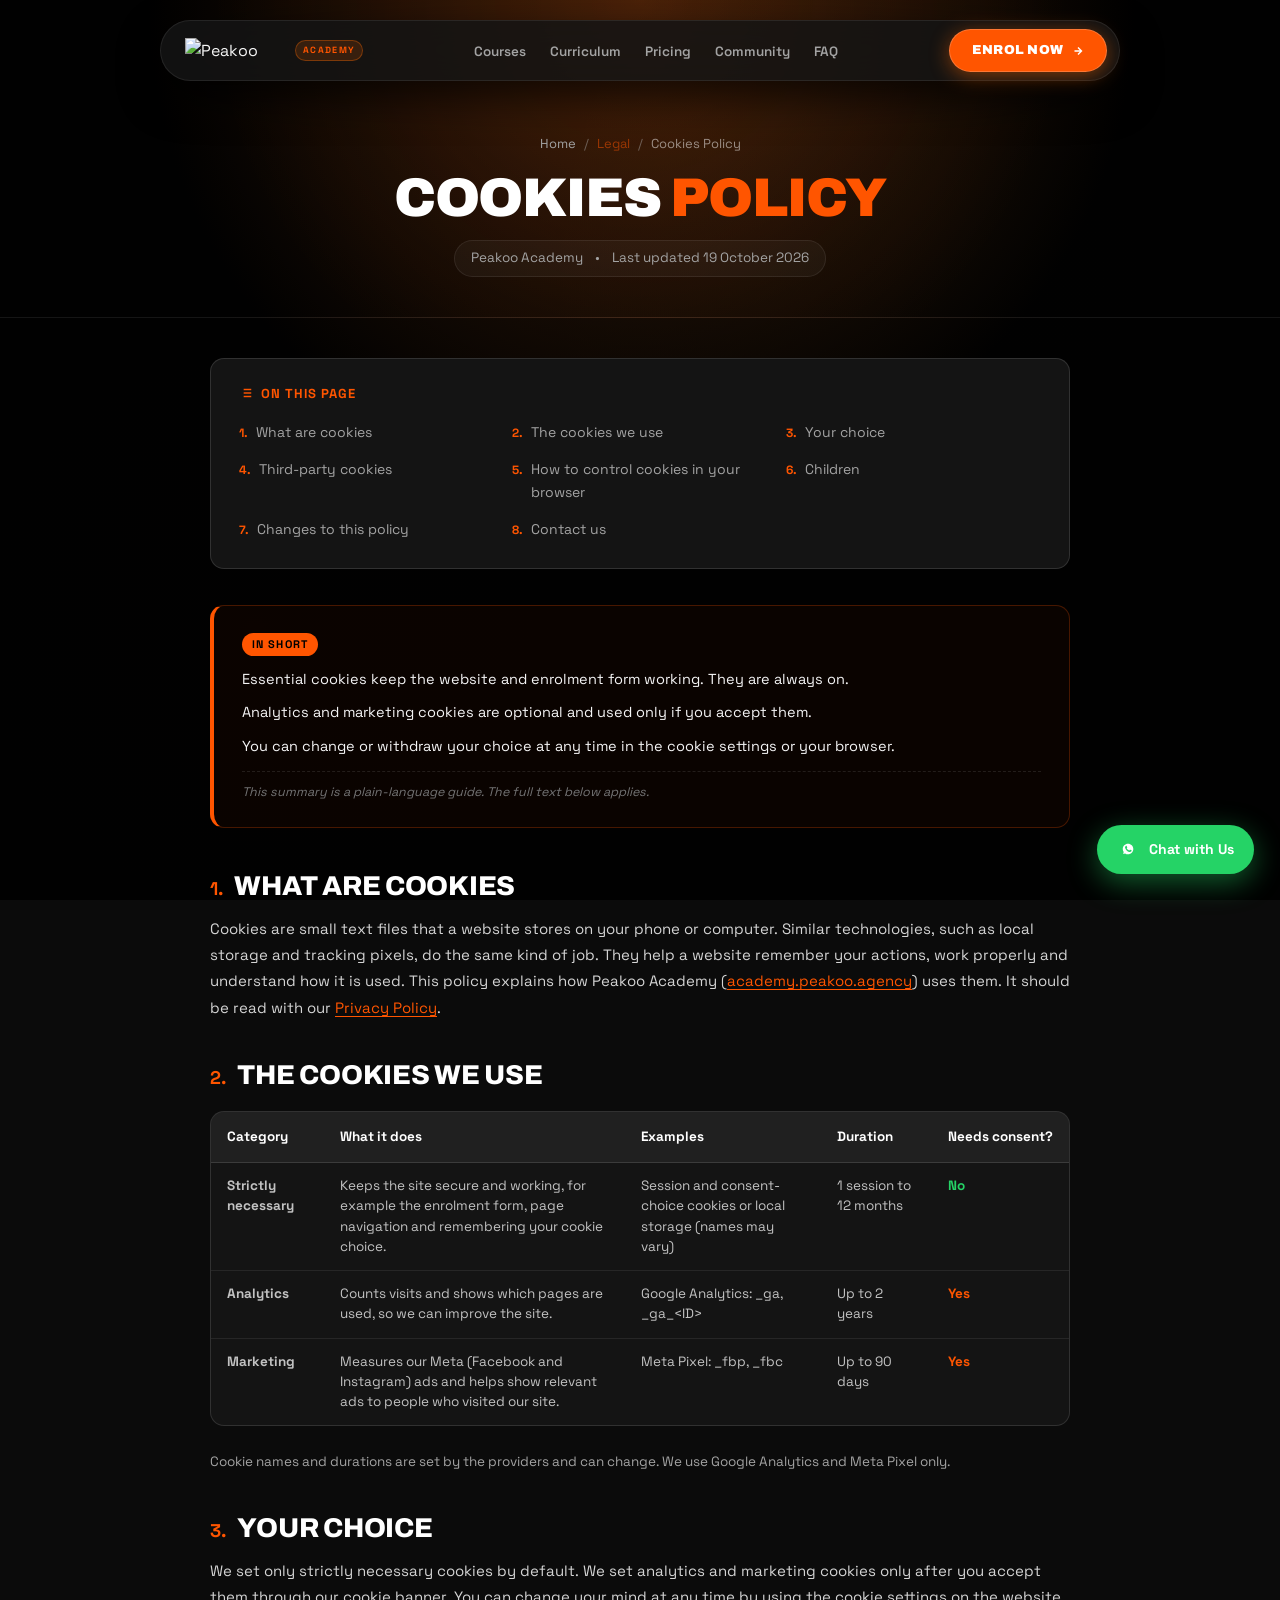
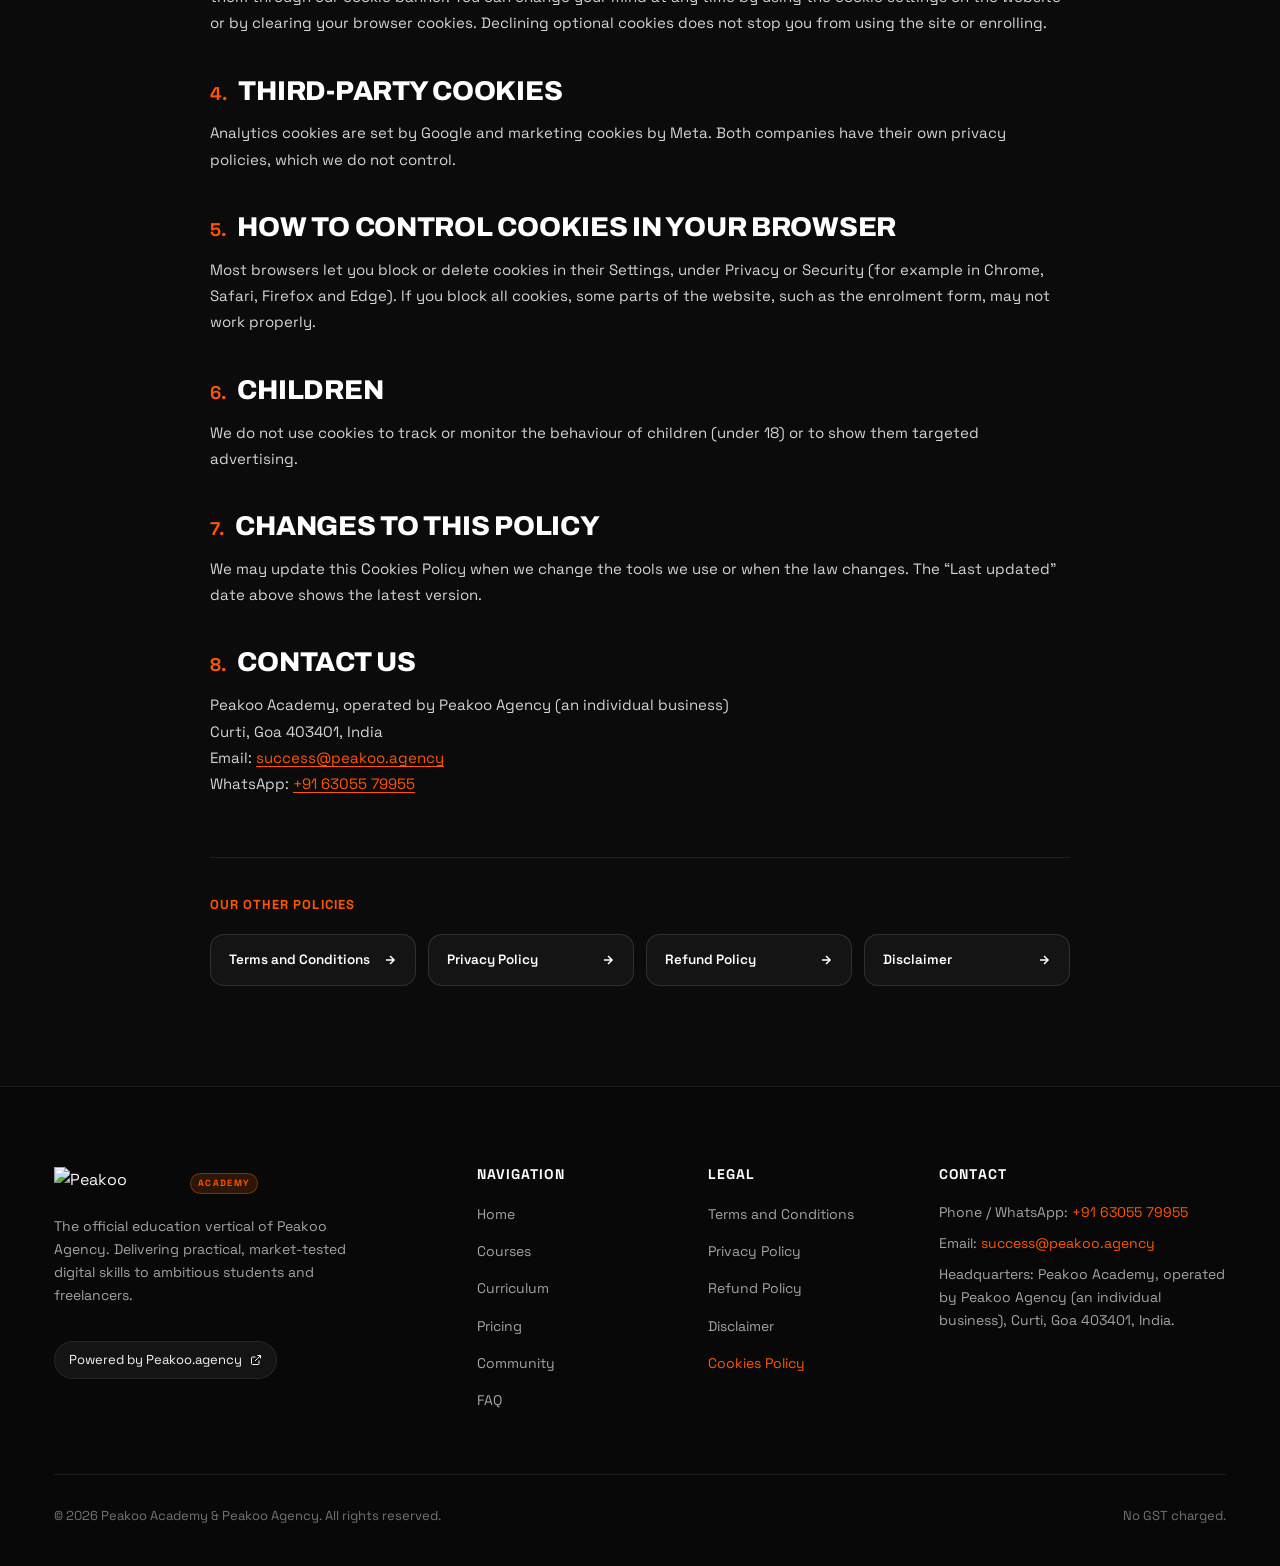
==== cookies-policy.html @ 26cfe2e3 "Updated Final demo ready" ====
<!DOCTYPE html>
<html lang="en">

<head>
  <meta charset="UTF-8">
  <meta name="viewport" content="width=device-width, initial-scale=1.0, minimum-scale=1.0">
  <title>Cookies Policy — Peakoo Academy</title>
  <meta name="description"
    content="Understand how Peakoo Academy uses essential, analytics, and marketing cookies, and how you can manage your preferences.">
  <meta name="robots" content="index, follow">

  <!-- Open Graph -->
  <meta property="og:type" content="website">
  <meta property="og:url" content="https://academy.peakoo.agency/cookies-policy.html">
  <meta property="og:title" content="Cookies Policy — Peakoo Academy">
  <meta property="og:description"
    content="Learn how Peakoo Academy uses cookies and how you can control your preferences.">

  <!-- Favicon -->
  <link rel="icon" type="image/webp" href="assets/cropped-peakoo-icon-white-512.webp">
  <link rel="apple-touch-icon" href="assets/cropped-peakoo-icon-white-512.webp">

  <!-- Google Fonts for Peakoo Typography -->
  <link rel="preconnect" href="https://fonts.googleapis.com">
  <link rel="preconnect" href="https://fonts.gstatic.com" crossorigin>
  <link
    href="https://fonts.googleapis.com/css2?family=Archivo:wght@700;800;900&family=Playfair+Display:ital,wght@0,600;0,700;1,500;1,600;1,700&family=Space+Grotesk:wght@400;500;600;700&display=swap"
    rel="stylesheet">

  <!-- Stylesheet -->
  <link rel="stylesheet" href="css/style.css?v=4.0">
</head>

<body>

  <!-- ==========================================================================
       FLOATING PILL NAVBAR
       ========================================================================== -->
  <div class="floating-navbar-wrap">
    <header class="floating-navbar" id="floatingNavbar">

      <!-- Brand Logo -->
      <a href="index.html#hero" class="nav-brand-link" aria-label="Peakoo Academy">
        <img src="assets/logo-peakoo-white.webp" alt="Peakoo" class="nav-brand-logo-img" width="100" height="25">
        <span class="nav-brand-tag">ACADEMY</span>
      </a>

      <!-- Center Pill Links -->
      <nav aria-label="Main Navigation">
        <ul class="nav-menu-links">
          <li><a href="courses.html" class="nav-menu-link">Courses</a></li>
          <li><a href="index.html#curriculum" class="nav-menu-link">Curriculum</a></li>
          <li><a href="pricing.html" class="nav-menu-link">Pricing</a></li>
          <li><a href="index.html#community" class="nav-menu-link">Community</a></li>
          <li><a href="index.html#faq" class="nav-menu-link">FAQ</a></li>
        </ul>
      </nav>

      <!-- Right Enrol CTA Button -->
      <div class="nav-actions-group">
        <a href="#enrol" class="btn-nav-join" data-enrol-trigger data-course="Live Masterclass (₹99)"
          data-tier="Masterclass">
          <span>Enrol Now</span>
          <svg width="12" height="12" viewBox="0 0 24 24" fill="none" stroke="currentColor" stroke-width="2.8">
            <path d="M5 12h14M12 5l7 7-7 7" />
          </svg>
        </a>

        <!-- Hamburger for Mobile -->
        <button class="mobile-hamburger" id="mobileMenuBtn" aria-label="Open Navigation">
          <span></span>
          <span></span>
          <span></span>
        </button>
      </div>

    </header>
  </div>

  <!-- Mobile Drawer Overlay -->
  <div class="modal-screen-overlay" id="mobileDrawerWrap" style="z-index: 1050; padding: 0;">
    <div class="mobile-drawer-box">
      <div>
        <div class="mobile-drawer-header">
          <a href="index.html#hero" class="nav-brand-link" style="text-decoration: none;">
            <img src="assets/logo-peakoo-white.webp" alt="Peakoo" class="nav-brand-logo-img" width="108" height="27">
            <span class="nav-brand-tag">ACADEMY</span>
          </a>
          <button class="mobile-drawer-close-btn" id="mobileDrawerCloseBtn" aria-label="Close menu">&times;</button>
        </div>
        <ul class="mobile-drawer-nav-list">
          <li><a href="courses.html" class="mobile-menu-link">Courses</a></li>
          <li><a href="index.html#curriculum" class="mobile-menu-link">Curriculum</a></li>
          <li><a href="pricing.html" class="mobile-menu-link">Pricing</a></li>
          <li><a href="index.html#community" class="mobile-menu-link">Community</a></li>
          <li><a href="index.html#mentors" class="mobile-menu-link">Mentors</a></li>
          <li><a href="index.html#faq" class="mobile-menu-link">FAQ</a></li>
        </ul>
      </div>
      <div class="mobile-drawer-footer">
        <a href="#enrol" class="btn-hero-primary" style="width: 100%; justify-content: center;"
          data-enrol-trigger data-course="Live Masterclass (₹99)" data-tier="Masterclass">Enrol Now</a>
        <a href="https://wa.me/916305579955?text=Hi%20Peakoo%20Academy%2C%20I%20have%20a%20question"
          target="_blank" rel="noopener" class="btn-hero-secondary"
          style="width: 100%; justify-content: center; background:#25D366; border-color:#25D366;">WhatsApp Us</a>
      </div>
    </div>
  </div>

  <!-- ==========================================================================
       HEADER SECTION
       ========================================================================== -->
  <section class="legal-header-section">
    <div class="container">
      <div class="legal-breadcrumb">
        <a href="index.html">Home</a>
        <span>/</span>
        <span style="color: var(--color-orange);">Legal</span>
        <span>/</span>
        <span style="color: var(--text-white);">Cookies Policy</span>
      </div>
      <h1 class="legal-title">Cookies <span class="text-orange">Policy</span></h1>
      <div class="legal-meta-row">
        <span>Peakoo Academy</span>
        <span>&bull;</span>
        <span>Last updated 19 October 2026</span>
      </div>
    </div>
  </section>

  <!-- ==========================================================================
       MAIN LEGAL CONTENT
       ========================================================================== -->
  <main class="legal-container">

    <!-- Table of Contents -->
    <nav class="legal-toc-box" aria-label="Table of Contents">
      <div class="legal-toc-title">
        <svg width="14" height="14" viewBox="0 0 24 24" fill="none" stroke="currentColor" stroke-width="2.5">
          <line x1="8" y1="6" x2="21" y2="6"></line>
          <line x1="8" y1="12" x2="21" y2="12"></line>
          <line x1="8" y1="18" x2="21" y2="18"></line>
          <line x1="3" y1="6" x2="3.01" y2="6"></line>
          <line x1="3" y1="12" x2="3.01" y2="12"></line>
          <line x1="3" y1="18" x2="3.01" y2="18"></line>
        </svg>
        <span>On this page</span>
      </div>
      <ul class="legal-toc-grid">
        <li><a href="#what-are-cookies" class="legal-toc-link"><span class="num">1.</span> What are cookies</a></li>
        <li><a href="#cookies-we-use" class="legal-toc-link"><span class="num">2.</span> The cookies we use</a></li>
        <li><a href="#your-choice" class="legal-toc-link"><span class="num">3.</span> Your choice</a></li>
        <li><a href="#third-party-cookies" class="legal-toc-link"><span class="num">4.</span> Third-party cookies</a></li>
        <li><a href="#control-cookies" class="legal-toc-link"><span class="num">5.</span> How to control cookies in your browser</a></li>
        <li><a href="#children" class="legal-toc-link"><span class="num">6.</span> Children</a></li>
        <li><a href="#changes-to-policy" class="legal-toc-link"><span class="num">7.</span> Changes to this policy</a></li>
        <li><a href="#contact-us" class="legal-toc-link"><span class="num">8.</span> Contact us</a></li>
      </ul>
    </nav>

    <!-- In Short Summary Box -->
    <div class="legal-in-short">
      <span class="legal-in-short-tag">In Short</span>
      <p class="legal-in-short-text">Essential cookies keep the website and enrolment form working. They are always on.</p>
      <p class="legal-in-short-text">Analytics and marketing cookies are optional and used only if you accept them.</p>
      <p class="legal-in-short-text">You can change or withdraw your choice at any time in the cookie settings or your browser.</p>
      <div class="legal-in-short-disclaimer">This summary is a plain-language guide. The full text below applies.</div>
    </div>

    <!-- Section 1 -->
    <section class="legal-article-section" id="what-are-cookies">
      <h2 class="legal-section-heading">
        <span class="legal-heading-num">1.</span>
        <span>What are cookies</span>
      </h2>
      <p>
        Cookies are small text files that a website stores on your phone or computer. Similar technologies, such as local storage and tracking pixels, do the same kind of job. They help a website remember your actions, work properly and understand how it is used. This policy explains how Peakoo Academy (<a href="https://academy.peakoo.agency/" target="_blank" rel="noopener">academy.peakoo.agency</a>) uses them. It should be read with our <a href="privacy-policy.html">Privacy Policy</a>.
      </p>
    </section>

    <!-- Section 2 -->
    <section class="legal-article-section" id="cookies-we-use">
      <h2 class="legal-section-heading">
        <span class="legal-heading-num">2.</span>
        <span>The cookies we use</span>
      </h2>
      
      <div class="legal-table-wrap">
        <table class="legal-table">
          <thead>
            <tr>
              <th>Category</th>
              <th>What it does</th>
              <th>Examples</th>
              <th>Duration</th>
              <th>Needs consent?</th>
            </tr>
          </thead>
          <tbody>
            <tr>
              <td><strong>Strictly necessary</strong></td>
              <td>Keeps the site secure and working, for example the enrolment form, page navigation and remembering your cookie choice.</td>
              <td>Session and consent-choice cookies or local storage (names may vary)</td>
              <td>1 session to 12 months</td>
              <td><span style="color: var(--color-green); font-weight: 700;">No</span></td>
            </tr>
            <tr>
              <td><strong>Analytics</strong></td>
              <td>Counts visits and shows which pages are used, so we can improve the site.</td>
              <td>Google Analytics: _ga, _ga_&lt;ID&gt;</td>
              <td>Up to 2 years</td>
              <td><span style="color: var(--color-orange); font-weight: 700;">Yes</span></td>
            </tr>
            <tr>
              <td><strong>Marketing</strong></td>
              <td>Measures our Meta (Facebook and Instagram) ads and helps show relevant ads to people who visited our site.</td>
              <td>Meta Pixel: _fbp, _fbc</td>
              <td>Up to 90 days</td>
              <td><span style="color: var(--color-orange); font-weight: 700;">Yes</span></td>
            </tr>
          </tbody>
        </table>
      </div>

      <p style="font-size: 13.5px; color: var(--text-muted);">
        Cookie names and durations are set by the providers and can change. We use Google Analytics and Meta Pixel only.
      </p>
    </section>

    <!-- Section 3 -->
    <section class="legal-article-section" id="your-choice">
      <h2 class="legal-section-heading">
        <span class="legal-heading-num">3.</span>
        <span>Your choice</span>
      </h2>
      <p>
        We set only strictly necessary cookies by default. We set analytics and marketing cookies only after you accept them through our cookie banner. You can change your mind at any time by using the cookie settings on the website or by clearing your browser cookies. Declining optional cookies does not stop you from using the site or enrolling.
      </p>
    </section>

    <!-- Section 4 -->
    <section class="legal-article-section" id="third-party-cookies">
      <h2 class="legal-section-heading">
        <span class="legal-heading-num">4.</span>
        <span>Third-party cookies</span>
      </h2>
      <p>
        Analytics cookies are set by Google and marketing cookies by Meta. Both companies have their own privacy policies, which we do not control.
      </p>
    </section>

    <!-- Section 5 -->
    <section class="legal-article-section" id="control-cookies">
      <h2 class="legal-section-heading">
        <span class="legal-heading-num">5.</span>
        <span>How to control cookies in your browser</span>
      </h2>
      <p>
        Most browsers let you block or delete cookies in their Settings, under Privacy or Security (for example in Chrome, Safari, Firefox and Edge). If you block all cookies, some parts of the website, such as the enrolment form, may not work properly.
      </p>
    </section>

    <!-- Section 6 -->
    <section class="legal-article-section" id="children">
      <h2 class="legal-section-heading">
        <span class="legal-heading-num">6.</span>
        <span>Children</span>
      </h2>
      <p>
        We do not use cookies to track or monitor the behaviour of children (under 18) or to show them targeted advertising.
      </p>
    </section>

    <!-- Section 7 -->
    <section class="legal-article-section" id="changes-to-policy">
      <h2 class="legal-section-heading">
        <span class="legal-heading-num">7.</span>
        <span>Changes to this policy</span>
      </h2>
      <p>
        We may update this Cookies Policy when we change the tools we use or when the law changes. The “Last updated” date above shows the latest version.
      </p>
    </section>

    <!-- Section 8 -->
    <section class="legal-article-section" id="contact-us">
      <h2 class="legal-section-heading">
        <span class="legal-heading-num">8.</span>
        <span>Contact us</span>
      </h2>
      <p>
        Peakoo Academy, operated by Peakoo Agency (an individual business)<br>
        Curti, Goa 403401, India<br>
        Email: <a href="mailto:success@peakoo.agency">success@peakoo.agency</a><br>
        WhatsApp: <a href="https://wa.me/916305579955" target="_blank" rel="noopener">+91 63055 79955</a>
      </p>
    </section>

    <!-- Other Policies Cross-Navigation -->
    <div class="legal-cross-nav">
      <div class="legal-cross-title">Our other policies</div>
      <div class="legal-cross-grid">
        <a href="terms-and-conditions.html" class="legal-cross-card">
          <span>Terms and Conditions</span>
          <svg width="14" height="14" viewBox="0 0 24 24" fill="none" stroke="currentColor" stroke-width="2.5">
            <path d="M5 12h14M12 5l7 7-7 7" />
          </svg>
        </a>
        <a href="privacy-policy.html" class="legal-cross-card">
          <span>Privacy Policy</span>
          <svg width="14" height="14" viewBox="0 0 24 24" fill="none" stroke="currentColor" stroke-width="2.5">
            <path d="M5 12h14M12 5l7 7-7 7" />
          </svg>
        </a>
        <a href="refund-policy.html" class="legal-cross-card">
          <span>Refund Policy</span>
          <svg width="14" height="14" viewBox="0 0 24 24" fill="none" stroke="currentColor" stroke-width="2.5">
            <path d="M5 12h14M12 5l7 7-7 7" />
          </svg>
        </a>
        <a href="disclaimer.html" class="legal-cross-card">
          <span>Disclaimer</span>
          <svg width="14" height="14" viewBox="0 0 24 24" fill="none" stroke="currentColor" stroke-width="2.5">
            <path d="M5 12h14M12 5l7 7-7 7" />
          </svg>
        </a>
      </div>
    </div>

  </main>

  <!-- ==========================================================================
       FOOTER
       ========================================================================== -->
  <footer class="footer-wrap">
    <div class="container">
      <div class="footer-columns-grid">

        <div>
          <div style="display: flex; align-items: center; gap: 8px; margin-bottom: 16px;">
            <img src="assets/logo-peakoo-white.webp" alt="Peakoo" class="footer-brand-logo-img" width="124" height="31">
            <span class="nav-brand-tag">ACADEMY</span>
          </div>
          <p style="font-size: 14px; color: var(--text-muted); margin: 16px 0 18px; max-width: 320px;">
            The official education vertical of Peakoo Agency. Delivering practical, market-tested digital skills to
            ambitious students and freelancers.
          </p>
          <a href="https://peakoo.agency" target="_blank" rel="noopener" class="footer-agency-link">
            <span>Powered by Peakoo.agency</span>
            <svg width="12" height="12" viewBox="0 0 24 24" fill="none" stroke="currentColor" stroke-width="2">
              <path d="M18 13v6a2 2 0 0 1-2 2H5a2 2 0 0 1-2-2V8a2 2 0 0 1 2-2h6" />
              <polyline points="15 3 21 3 21 9" />
              <line x1="10" y1="14" x2="21" y2="3" />
            </svg>
          </a>
        </div>

        <div>
          <h4 class="footer-col-title">Navigation</h4>
          <ul class="footer-links-group">
            <li><a href="index.html" class="footer-nav-item">Home</a></li>
            <li><a href="courses.html" class="footer-nav-item">Courses</a></li>
            <li><a href="index.html#curriculum" class="footer-nav-item">Curriculum</a></li>
            <li><a href="pricing.html" class="footer-nav-item">Pricing</a></li>
            <li><a href="index.html#community" class="footer-nav-item">Community</a></li>
            <li><a href="index.html#faq" class="footer-nav-item">FAQ</a></li>
          </ul>
        </div>

        <div>
          <h4 class="footer-col-title">Legal</h4>
          <ul class="footer-links-group">
            <li><a href="terms-and-conditions.html" class="footer-nav-item">Terms and Conditions</a></li>
            <li><a href="privacy-policy.html" class="footer-nav-item">Privacy Policy</a></li>
            <li><a href="refund-policy.html" class="footer-nav-item">Refund Policy</a></li>
            <li><a href="disclaimer.html" class="footer-nav-item">Disclaimer</a></li>
            <li><a href="cookies-policy.html" class="footer-nav-item" style="color: var(--color-orange);">Cookies Policy</a></li>
          </ul>
        </div>

        <div>
          <h4 class="footer-col-title">Contact</h4>
          <p style="font-size: 14px; color: var(--text-muted); margin-bottom: 8px;">
            Phone / WhatsApp: <a href="https://wa.me/916305579955" target="_blank" rel="noopener" style="color: var(--color-orange);">+91 63055 79955</a>
          </p>
          <p style="font-size: 14px; color: var(--text-muted); margin-bottom: 8px;">
            Email: <a href="mailto:success@peakoo.agency" style="color: var(--color-orange);">success@peakoo.agency</a>
          </p>
          <p style="font-size: 14px; color: var(--text-muted);">
            Headquarters: Peakoo Academy, operated by Peakoo Agency (an individual business), Curti, Goa 403401, India.
          </p>
        </div>

      </div>

      <div class="footer-bottom-bar">
        <div>&copy; 2026 Peakoo Academy &amp; Peakoo Agency. All rights reserved.</div>
        <div style="font-size: 13px; color: var(--text-dim);">No GST charged.</div>
      </div>
    </div>
  </footer>

  <!-- ==========================================================================
       FLOATING WHATSAPP PILL
       ========================================================================== -->
  <a href="https://wa.me/916305579955?text=Hi%20Peakoo%20Academy%2C%20I%20have%20a%20question%20about%20your%20policies"
    target="_blank" rel="noopener" class="floating-whatsapp-pill" aria-label="WhatsApp">
    <svg viewBox="0 0 24 24" fill="currentColor">
      <path
        d="M12.031 6.172c-3.181 0-5.767 2.586-5.768 5.766-.001 1.298.38 2.27 1.019 3.287l-.582 2.128 2.182-.573c.978.58 1.911.928 3.145.929 3.178 0 5.767-2.587 5.768-5.766.001-3.187-2.575-5.771-5.764-5.771zm3.392 8.244c-.144.405-.837.774-1.17.824-.312.045-.634.073-1.042-.061-.83-.274-1.895-.87-2.671-1.646-.775-.776-1.371-1.841-1.646-2.671-.135-.408-.106-.73-.061-1.042.049-.333.418-1.026.823-1.17.153-.054.306-.081.458-.081.258 0 .426.046.541.319.144.341.488 1.19.532 1.279.044.089.073.193.015.31-.059.117-.089.19-.176.293-.088.103-.186.23-.266.309-.089.088-.182.185-.078.363.104.178.463.765.992 1.236.68.606 1.254.793 1.432.882.178.089.282.074.386-.045.104-.118.444-.518.562-.695.118-.178.237-.148.397-.089.16.059 1.018.48 1.194.568.176.088.293.133.337.208.044.075.044.433-.1 1.043z" />
    </svg>
    <span>Chat with Us</span>
  </a>

  <!-- ==========================================================================
       ENROLMENT MODAL
       ========================================================================== -->
  <div class="modal-screen-overlay" id="enrolModal" role="dialog" aria-modal="true">
    <div class="modal-card-container">
      <button class="modal-x-btn" aria-label="Close modal">&times;</button>

      <div style="margin-bottom: 22px;">
        <h3 style="font-size: 1.8rem; margin-bottom: 6px;">JOIN THE <span class="text-orange">COHORT</span></h3>
        <p style="font-size: 14px; color: var(--text-muted);">Reserve your seat for the upcoming live batch. Maximum 20 students per cohort.</p>
      </div>

      <form id="academyEnrolForm">
        <div class="input-field-group">
          <label class="input-label-text" for="studentName">Full Name</label>
          <input type="text" id="studentName" class="text-input-control" placeholder="e.g. Rahul Sharma" required>
        </div>

        <div class="input-field-group">
          <label class="input-label-text" for="studentPhone">WhatsApp Number</label>
          <input type="tel" id="studentPhone" class="text-input-control" placeholder="+91 98765 43210" required>
        </div>

        <div class="input-field-group">
          <label class="input-label-text" for="studentEmail">Email Address</label>
          <input type="email" id="studentEmail" class="text-input-control" placeholder="you@example.com" required>
        </div>

        <div class="input-field-group">
          <label class="input-label-text" for="courseSelection">Course / Offer Selection</label>
          <select id="courseSelection" class="select-input-control" required>
            <option value="Live Masterclass (₹99)" selected>Live Masterclass (₹99)</option>
            <option value="All 4 Courses Bundle">All 4 Courses Bundle (₹4,499)</option>
            <option value="Website Development &amp; Deployment">Website Development &amp; Deployment (₹2,499)</option>
            <option value="Meta Ads">Meta Ads (₹1,499)</option>
            <option value="Graphic Designing">Graphic Designing (₹999)</option>
            <option value="Google Business Profile Setup with AI">Google Business Profile Setup with AI (₹999)</option>
          </select>
        </div>

        <div class="input-field-group">
          <label class="input-label-text" for="slotSelection">Select Masterclass Slot</label>
          <select id="slotSelection" class="select-input-control" required>
            <option value="Sunday, 01 Nov 2026 • 7:00 PM IST" selected>Sunday, 01 Nov 2026 • 7:00 PM - 9:00 PM IST (Fast Filling - 4 Seats Left)</option>
            <option value="Sunday, 15 Nov 2026 • 7:00 PM IST">Sunday, 15 Nov 2026 • 7:00 PM - 9:00 PM IST</option>
            <option value="Saturday, 05 Dec 2026 • 7:00 PM IST">Saturday, 05 Dec 2026 • 7:00 PM - 9:00 PM IST</option>
            <option value="Saturday, 19 Dec 2026 • 7:00 PM IST">Saturday, 19 Dec 2026 • 7:00 PM - 9:00 PM IST</option>
          </select>
        </div>

        <button type="submit" class="btn-pricing-cta btn-pricing-primary" style="margin-top: 10px;">
          <span>Submit &amp; Reserve Seat</span>
          <svg width="14" height="14" viewBox="0 0 24 24" fill="none" stroke="currentColor" stroke-width="2.5">
            <path d="M5 12h14M12 5l7 7-7 7" />
          </svg>
        </button>

        <div style="font-size: 11px; color: var(--text-muted); margin-top: 12px; text-align: center; line-height: 1.5;">
          By submitting, you agree to our <a href="terms-and-conditions.html" style="color: var(--color-orange); text-decoration: underline;">Terms</a>, <a href="privacy-policy.html" style="color: var(--color-orange); text-decoration: underline;">Privacy Policy</a>, and <a href="refund-policy.html" style="color: var(--color-orange); text-decoration: underline;">Refund Policy</a>.
        </div>
      </form>

      <div id="formSuccessMessage" style="display: none; text-align: center; padding: 25px 10px;">
        <div
          style="width: 58px; height: 58px; border-radius: 50%; background: rgba(37, 211, 102, 0.15); color: #25D366; display: flex; align-items: center; justify-content: center; margin: 0 auto 16px;">
          <svg width="28" height="28" viewBox="0 0 24 24" fill="none" stroke="currentColor" stroke-width="3">
            <polyline points="20 6 9 17 4 12" />
          </svg>
        </div>
        <h3 style="font-size: 1.5rem; margin-bottom: 8px;">ENROLMENT <span class="text-orange">RECEIVED</span>!</h3>
        <p style="color: var(--text-muted); font-size: 14px; margin-bottom: 20px;">
          We've registered your application. Check your email or confirm instantly with our admissions team on WhatsApp.
        </p>
        <a id="whatsAppHandoffBtn" href="#" target="_blank" rel="noopener" class="btn-hero-secondary"
          style="width: 100%; justify-content: center; background: #25D366; border-color: #25D366;">
          <span>Confirm on WhatsApp</span>
        </a>
      </div>

    </div>
  </div>

  <!-- JavaScript -->
  <script src="js/main.js"></script>
</body>

</html>
---- css/style.css ----
/* ==========================================================================
   PEAKOO ACADEMY - THARUN SPEAKS EXACT DESIGN, ANIMATIONS & TRANSITIONS
   Visual Aesthetic: tharunspeaks.in (Pitch black, Framer motion, spotlight cards)
   Brand & Typography: peakoo.agency (Archivo 900 bold, Poppins, Nunito Sans)
   ========================================================================== */

@import url('https://fonts.googleapis.com/css2?family=Archivo:wght@700;800;900&family=Playfair+Display:ital,wght@0,600;0,700;1,500;1,600;1,700&family=Space+Grotesk:wght@400;500;600;700&display=swap');

:root {
  --bg-black: #0B0B0B;
  --bg-surface: #111111;
  --bg-card: #141414;
  --bg-card-hover: #1A1A1A;
  --bg-glass-nav: rgba(20, 20, 20, 0.85);
  --bg-glass-card: rgba(20, 20, 20, 0.75);

  --color-orange: #FF5500;
  --color-orange-glow: rgba(255, 85, 0, 0.45);
  --color-orange-subtle: rgba(255, 85, 0, 0.12);
  --color-yellow: #FFC72E;
  --color-blue-accent: #38BDF8;
  --color-green: #25D366;

  --text-white: #FFFFFF;
  --text-primary: #F5F5F5;
  --text-muted: #A3A3A3;
  --text-dim: #737373;

  --border-subtle: rgba(255, 255, 255, 0.08);
  --border-card: rgba(255, 255, 255, 0.12);
  --border-orange: rgba(255, 85, 0, 0.65);

  --font-display: 'Archivo', 'Arial Black', -apple-system, sans-serif;
  --font-heading: 'Space Grotesk', -apple-system, BlinkMacSystemFont, sans-serif;
  --font-body: 'Space Grotesk', -apple-system, BlinkMacSystemFont, sans-serif;
  --font-serif: 'Playfair Display', Georgia, serif;

  --radius-sm: 8px;
  --radius-md: 14px;
  --radius-lg: 14px;
  --radius-xl: 14px;
  --radius-pill: 9999px;

  --ease-spring: cubic-bezier(0.16, 1, 0.3, 1);
  --transition-fast: 0.2s var(--ease-spring);
  --transition-normal: 0.35s var(--ease-spring);
  --transition-slow: 0.6s var(--ease-spring);

  --container-max: 1220px;
}

/* Base Reset */
*,
*::before,
*::after {
  box-sizing: border-box;
  margin: 0;
  padding: 0;
}

html {
  scroll-behavior: smooth;
  scroll-padding-top: 100px;
  color-scheme: dark;
  max-width: 100%;
  overflow-x: hidden;
}

body {
  background-color: var(--bg-black);
  color: var(--text-primary);
  font-family: var(--font-body);
  font-size: 16px;
  line-height: 1.65;
  -webkit-font-smoothing: antialiased;
  -moz-osx-font-smoothing: grayscale;
  max-width: 100%;
  overflow-x: hidden;
  position: relative;
  /* Ambient Animated Radial Backdrop */
  background-image:
    radial-gradient(circle at 50% 0%, rgba(255, 106, 0, 0.16) 0%, rgba(0, 0, 0, 0.95) 45%),
    radial-gradient(circle at 80% 30%, rgba(255, 200, 61, 0.05) 0%, transparent 40%),
    radial-gradient(circle at 20% 70%, rgba(255, 106, 0, 0.08) 0%, transparent 45%);
  background-attachment: fixed;
}

::selection {
  background-color: var(--color-orange);
  color: #FFFFFF;
}

/* ==========================================================================
   GLOBAL ANIMATIONS & KEYFRAMES
   ========================================================================== */
@keyframes ambientGlowPulse {
  0% {
    transform: translateX(-50%) scale(1);
    opacity: 0.8;
  }

  50% {
    transform: translateX(-50%) scale(1.1);
    opacity: 1;
    filter: blur(90px);
  }

  100% {
    transform: translateX(-50%) scale(1);
    opacity: 0.8;
  }
}

@keyframes textGlowPulse {
  0% {
    text-shadow: 0 0 15px rgba(255, 106, 0, 0.3);
  }

  100% {
    text-shadow: 0 0 32px rgba(255, 106, 0, 0.65), 0 0 50px rgba(255, 106, 0, 0.25);
  }
}

@keyframes buttonGleam {
  0% {
    transform: translateX(-160%) rotate(25deg);
  }

  35%,
  100% {
    transform: translateX(250%) rotate(25deg);
  }
}

@keyframes floatSubtle {
  0% {
    transform: translateY(0px) rotate(0deg);
  }

  50% {
    transform: translateY(-7px) rotate(-0.5deg);
  }

  100% {
    transform: translateY(0px) rotate(0deg);
  }
}

@keyframes neonBreathe {
  0% {
    box-shadow: 0 0 25px rgba(255, 106, 0, 0.25), inset 0 0 10px rgba(255, 106, 0, 0.08);
    border-color: rgba(255, 106, 0, 0.6);
  }

  50% {
    box-shadow: 0 0 55px rgba(255, 106, 0, 0.5), inset 0 0 20px rgba(255, 106, 0, 0.2);
    border-color: rgba(255, 106, 0, 0.95);
  }

  100% {
    box-shadow: 0 0 25px rgba(255, 106, 0, 0.25), inset 0 0 10px rgba(255, 106, 0, 0.08);
    border-color: rgba(255, 106, 0, 0.6);
  }
}

@keyframes moduleCardPop {
  from {
    opacity: 0;
    transform: translateY(18px) scale(0.97);
  }

  to {
    opacity: 1;
    transform: translateY(0) scale(1);
  }
}

@keyframes marqueeScroll {
  0% {
    transform: translateX(0);
  }

  100% {
    transform: translateX(-50%);
  }
}

@keyframes pulsePlayRipple {
  0% {
    transform: scale(1);
    opacity: 0.8;
  }

  100% {
    transform: scale(1.6);
    opacity: 0;
  }
}

/* Scroll-Driven Reveal System */
.reveal-init {
  opacity: 0;
  transform: translateY(28px);
  transition: opacity 0.75s var(--ease-spring), transform 0.75s var(--ease-spring);
  will-change: opacity, transform;
}

.reveal-active {
  opacity: 1;
  transform: translateY(0);
}

/* Typography Helpers - peakoo.agency Typography */
h1,
h2,
h3,
h4,
h5,
h6 {
  font-family: var(--font-display);
  font-weight: 900;
  text-transform: uppercase;
  letter-spacing: -0.02em;
  color: var(--text-white);
  line-height: 1.1;
}

.text-orange {
  color: var(--color-orange) !important;
  display: inline-block;
  animation: textGlowPulse 3s ease-in-out infinite alternate;
}

.text-yellow {
  color: var(--color-yellow) !important;
}

p {
  color: var(--text-muted);
}

a {
  color: inherit;
  text-decoration: none;
  transition: var(--transition-fast);
}

/* Container & Sections */
.container {
  width: 100%;
  max-width: var(--container-max);
  margin-left: auto;
  margin-right: auto;
  padding-left: 24px;
  padding-right: 24px;
}

.section {
  padding-top: 110px;
  padding-bottom: 110px;
  position: relative;
}

@media (max-width: 768px) {
  .section {
    padding-top: 75px;
    padding-bottom: 75px;
  }
}

.section-header {
  text-align: center;
  max-width: 860px;
  margin: 0 auto 60px;
}

.section-pill-tag {
  display: inline-flex;
  align-items: center;
  gap: 8px;
  background: rgba(255, 255, 255, 0.05);
  border: 1px solid var(--border-subtle);
  backdrop-filter: blur(8px);
  -webkit-backdrop-filter: blur(8px);
  padding: 6px 18px;
  border-radius: var(--radius-pill);
  font-family: var(--font-heading);
  font-size: 12px;
  font-weight: 700;
  text-transform: uppercase;
  letter-spacing: 0.12em;
  color: var(--color-orange);
  margin-bottom: 18px;
  animation: floatSubtle 5s ease-in-out infinite alternate;
}

.section-title {
  font-size: clamp(2.2rem, 5vw, 3.6rem);
  margin-bottom: 16px;
  letter-spacing: -0.025em;
}

.section-subtitle {
  font-size: clamp(1rem, 1.8vw, 1.25rem);
  color: var(--text-muted);
  max-width: 680px;
  margin: 0 auto;
  line-height: 1.6;
}

/* ==========================================================================
   FLOATING PILL NAVBAR (Tharun Speaks Signature Pill Header)
   ========================================================================== */
.floating-navbar-wrap {
  position: fixed;
  top: 20px;
  left: 0;
  width: 100%;
  z-index: 1000;
  display: flex;
  justify-content: center;
  padding: 0 16px;
  pointer-events: none;
  transition: transform var(--transition-normal);
}

.floating-navbar {
  pointer-events: auto;
  display: flex;
  align-items: center;
  justify-content: space-between;
  gap: 32px;
  background: var(--bg-glass-nav);
  backdrop-filter: blur(20px);
  -webkit-backdrop-filter: blur(20px);
  border: 1px solid var(--border-subtle);
  border-radius: var(--radius-pill);
  padding: 8px 12px 8px 24px;
  box-shadow: 0 16px 40px rgba(0, 0, 0, 0.7);
  transition: all var(--transition-normal);
  max-width: 960px;
  width: 100%;
}

.floating-navbar.scrolled {
  background: rgba(10, 10, 10, 0.9);
  border-color: rgba(255, 106, 0, 0.45);
  box-shadow: 0 20px 45px rgba(0, 0, 0, 0.85), 0 0 30px rgba(255, 106, 0, 0.2);
  transform: translateY(-2px);
}

.nav-brand-link {
  display: flex;
  align-items: center;
  gap: 10px;
  flex-shrink: 0;
}

.nav-brand-link:hover svg,
.nav-brand-link:hover .nav-brand-logo-img {
  transform: scale(1.04);
}

.nav-brand-link svg {
  transition: transform var(--transition-fast);
}

.nav-brand-logo-img {
  height: 25px;
  width: auto;
  display: block;
  object-fit: contain;
  transition: transform var(--transition-fast);
}

.footer-brand-logo-img {
  height: 32px;
  width: auto;
  display: block;
  object-fit: contain;
}

.nav-brand-text {
  font-family: var(--font-display);
  font-size: 20px;
  font-weight: 900;
  color: #FFFFFF;
  letter-spacing: 0.05em;
  display: flex;
  align-items: center;
}

.nav-brand-text .oo-accent {
  color: var(--color-orange);
}

.nav-brand-tag {
  font-family: var(--font-heading);
  font-size: 9px;
  font-weight: 800;
  letter-spacing: 0.15em;
  background: rgba(255, 106, 0, 0.15);
  border: 1px solid rgba(255, 106, 0, 0.35);
  color: var(--color-orange);
  padding: 2px 7px;
  border-radius: var(--radius-pill);
}

.nav-menu-links {
  display: flex;
  align-items: center;
  gap: 24px;
  list-style: none;
}

.nav-menu-link {
  font-family: var(--font-heading);
  font-size: 13.5px;
  font-weight: 600;
  color: var(--text-muted);
  transition: all var(--transition-fast);
  padding: 4px 0;
  position: relative;
}

.nav-menu-link::after {
  content: '';
  position: absolute;
  bottom: 0;
  left: 50%;
  transform: translateX(-50%);
  width: 0;
  height: 2px;
  background: var(--color-orange);
  border-radius: var(--radius-pill);
  transition: width var(--transition-fast);
}

.nav-menu-link:hover {
  color: #FFFFFF;
}

.nav-menu-link:hover::after {
  width: 100%;
}

.btn-nav-join {
  display: inline-flex;
  align-items: center;
  gap: 8px;
  background: linear-gradient(135deg, var(--color-orange) 0%, #FF5500 100%);
  color: #FFFFFF;
  padding: 10px 22px;
  border-radius: var(--radius-pill);
  font-family: var(--font-display);
  font-size: 13px;
  font-weight: 900;
  text-transform: uppercase;
  letter-spacing: 0.04em;
  box-shadow: 0 4px 20px rgba(255, 106, 0, 0.45);
  border: 1px solid rgba(255, 255, 255, 0.2);
  transition: all var(--transition-normal);
  white-space: nowrap;
  position: relative;
  overflow: hidden;
}

.btn-nav-join::after {
  content: '';
  position: absolute;
  top: -50%;
  left: -60%;
  width: 35%;
  height: 200%;
  background: linear-gradient(90deg, transparent, rgba(255, 255, 255, 0.4), transparent);
  transform: rotate(25deg);
  animation: buttonGleam 4s infinite;
  pointer-events: none;
}

.btn-nav-join:hover {
  transform: translateY(-2px) scale(1.02);
  box-shadow: 0 8px 30px rgba(255, 106, 0, 0.7);
}

.btn-nav-join:active {
  transform: scale(0.97);
}

.mobile-hamburger {
  display: none;
  flex-direction: column;
  justify-content: center;
  gap: 5px;
  width: 36px;
  height: 36px;
  border-radius: 50%;
  background: rgba(255, 255, 255, 0.08);
  padding: 8px;
  border: none;
  cursor: pointer;
}

.mobile-hamburger span {
  display: block;
  width: 100%;
  height: 2px;
  background: #FFFFFF;
  transition: all var(--transition-fast);
}

.mobile-hamburger.active span:nth-child(1) {
  transform: translateY(7px) rotate(45deg);
}

.mobile-hamburger.active span:nth-child(2) {
  opacity: 0;
}

.mobile-hamburger.active span:nth-child(3) {
  transform: translateY(-7px) rotate(-45deg);
}

.nav-actions-group {
  display: flex;
  align-items: center;
  gap: 10px;
  flex-shrink: 0;
}

/* ==========================================================================
   MOBILE DRAWER NAVIGATION (Smooth Slide-In & Touch Friendly)
   ========================================================================== */
.mobile-drawer-box {
  background: #0B0B0B;
  width: 86%;
  max-width: 320px;
  height: 100vh;
  position: absolute;
  top: 0;
  right: 0;
  padding: 24px 20px;
  display: flex;
  flex-direction: column;
  justify-content: space-between;
  border-left: 1px solid var(--border-subtle);
  overflow-y: auto;
  box-shadow: -15px 0 45px rgba(0, 0, 0, 0.9);
  transform: translateX(100%);
  transition: transform 0.35s var(--ease-spring);
}

.modal-screen-overlay.open .mobile-drawer-box {
  transform: translateX(0);
}

.mobile-drawer-header {
  display: flex;
  align-items: center;
  justify-content: space-between;
  margin-bottom: 24px;
  padding-bottom: 14px;
  border-bottom: 1px solid var(--border-subtle);
}

.mobile-drawer-close-btn {
  width: 34px;
  height: 34px;
  border-radius: 50%;
  background: rgba(255, 255, 255, 0.08);
  border: 1px solid var(--border-subtle);
  color: var(--text-primary);
  display: flex;
  align-items: center;
  justify-content: center;
  font-size: 22px;
  line-height: 1;
  cursor: pointer;
  transition: all var(--transition-fast);
}

.mobile-drawer-close-btn:hover {
  background: rgba(255, 106, 0, 0.2);
  border-color: var(--color-orange);
  color: #FFFFFF;
  transform: rotate(90deg);
}

.mobile-drawer-nav-list {
  list-style: none;
  display: flex;
  flex-direction: column;
  gap: 16px;
}

.mobile-drawer-footer {
  margin-top: 24px;
  padding-top: 18px;
  border-top: 1px solid var(--border-subtle);
  display: flex;
  flex-direction: column;
  gap: 10px;
}

.pathway-scroll-cue {
  display: none;
  margin-top: 14px;
  font-family: var(--font-heading);
  font-size: 11.5px;
  font-weight: 700;
  color: var(--color-orange);
  background: rgba(255, 106, 0, 0.1);
  border: 1px solid rgba(255, 106, 0, 0.3);
  padding: 4px 12px;
  border-radius: var(--radius-pill);
  letter-spacing: 0.05em;
  text-transform: uppercase;
}

/* ==========================================================================
   HERO SECTION (Tharun Speaks Centered Layout + Glow Ambiance)
   ========================================================================== */
.hero-wrapper {
  padding-top: 175px;
  padding-bottom: 60px;
  min-height: 92vh;
  display: flex;
  align-items: center;
  text-align: center;
  position: relative;
  overflow: hidden;
}

.hero-glow-ambiance {
  position: absolute;
  top: -80px;
  left: 50%;
  transform: translateX(-50%);
  width: 850px;
  height: 520px;
  background: radial-gradient(circle, rgba(255, 106, 0, 0.24) 0%, rgba(255, 200, 61, 0.04) 45%, transparent 70%);
  filter: blur(80px);
  pointer-events: none;
  z-index: 0;
  animation: ambientGlowPulse 8s ease-in-out infinite;
}

.hero-content {
  position: relative;
  z-index: 1;
  max-width: 980px;
  margin: 0 auto;
}

.hero-cohort-pill {
  display: inline-flex;
  align-items: center;
  gap: 10px;
  background: rgba(255, 255, 255, 0.05);
  border: 1px solid rgba(255, 106, 0, 0.45);
  padding: 7px 22px;
  border-radius: var(--radius-pill);
  font-family: var(--font-heading);
  font-size: 13px;
  font-weight: 700;
  color: #FFFFFF;
  margin-bottom: 28px;
  box-shadow: 0 4px 25px rgba(255, 106, 0, 0.18);
  animation: floatSubtle 4s ease-in-out infinite alternate;
  backdrop-filter: blur(10px);
  -webkit-backdrop-filter: blur(10px);
}

.hero-cohort-pill .pulse-dot {
  width: 8px;
  height: 8px;
  border-radius: 50%;
  background: var(--color-orange);
  box-shadow: 0 0 10px var(--color-orange);
}

.hero-agency-tagline {
  font-family: var(--font-heading);
  font-size: clamp(0.9rem, 1.8vw, 1.15rem);
  font-weight: 700;
  text-transform: uppercase;
  letter-spacing: 0.18em;
  color: var(--text-dim);
  margin-bottom: 14px;
}

.hero-main-title {
  font-size: clamp(2.6rem, 7.2vw, 5.4rem);
  line-height: 1.04;
  margin-bottom: 26px;
  letter-spacing: -0.03em;
}

.hero-sub-text {
  font-size: clamp(1.05rem, 2vw, 1.25rem);
  color: var(--text-muted);
  max-width: 740px;
  margin: 0 auto 40px;
  line-height: 1.6;
}

.hero-btn-row {
  display: flex;
  align-items: center;
  justify-content: center;
  gap: 16px;
  flex-wrap: wrap;
  margin-bottom: 36px;
}

.btn-hero-primary {
  display: inline-flex;
  align-items: center;
  gap: 12px;
  background: linear-gradient(135deg, var(--color-orange) 0%, #FF5500 100%);
  color: #FFFFFF;
  padding: 16px 36px;
  border-radius: var(--radius-pill);
  font-family: var(--font-display);
  font-size: 16px;
  font-weight: 900;
  text-transform: uppercase;
  letter-spacing: 0.04em;
  box-shadow: 0 8px 30px rgba(255, 106, 0, 0.5);
  border: 1px solid rgba(255, 255, 255, 0.25);
  transition: all var(--transition-normal);
  position: relative;
  overflow: hidden;
}

.btn-hero-primary::after {
  content: '';
  position: absolute;
  top: -50%;
  left: -60%;
  width: 35%;
  height: 200%;
  background: linear-gradient(90deg, transparent, rgba(255, 255, 255, 0.4), transparent);
  transform: rotate(25deg);
  animation: buttonGleam 3.5s infinite;
  pointer-events: none;
}

.btn-hero-primary:hover {
  transform: translateY(-3px) scale(1.02);
  box-shadow: 0 14px 45px rgba(255, 106, 0, 0.7);
  background: linear-gradient(135deg, #FF7A1A 0%, #FF6000 100%);
}

.btn-hero-primary:active {
  transform: scale(0.98);
}

.btn-hero-secondary {
  display: inline-flex;
  align-items: center;
  gap: 10px;
  background: rgba(255, 255, 255, 0.05);
  border: 1px solid var(--border-card);
  backdrop-filter: blur(10px);
  -webkit-backdrop-filter: blur(10px);
  color: #FFFFFF;
  padding: 16px 32px;
  border-radius: var(--radius-pill);
  font-family: var(--font-display);
  font-size: 15px;
  font-weight: 800;
  text-transform: uppercase;
  transition: all var(--transition-normal);
}

.btn-hero-secondary:hover {
  background: rgba(255, 255, 255, 0.1);
  border-color: rgba(255, 255, 255, 0.4);
  transform: translateY(-3px);
}

.btn-hero-secondary:active {
  transform: scale(0.98);
}

/* ==========================================================================
   LIVE COUNTDOWN & SEAT RESERVATION BAR (High-Converting Urgency Block)
   ========================================================================== */
.hero-urgency-card {
  background: rgba(20, 20, 20, 0.75);
  border: 1px solid rgba(255, 106, 0, 0.35);
  border-radius: var(--radius-xl);
  padding: 22px 30px;
  max-width: 720px;
  margin: 0 auto 40px;
  backdrop-filter: blur(14px);
  -webkit-backdrop-filter: blur(14px);
  box-shadow: 0 15px 35px rgba(0, 0, 0, 0.6), 0 0 25px rgba(255, 106, 0, 0.15);
}

.urgency-top-row {
  display: flex;
  align-items: center;
  justify-content: space-between;
  gap: 16px;
  flex-wrap: wrap;
  margin-bottom: 14px;
}

.countdown-timer-units {
  display: flex;
  align-items: center;
  gap: 10px;
}

.timer-box {
  background: #0B0B0B;
  border: 1px solid var(--border-subtle);
  border-radius: var(--radius-sm);
  padding: 6px 12px;
  min-width: 52px;
  text-align: center;
}

.timer-val {
  font-family: var(--font-display);
  font-size: 1.4rem;
  font-weight: 900;
  color: var(--color-orange);
  line-height: 1;
}

.timer-lbl {
  font-size: 10px;
  text-transform: uppercase;
  color: var(--text-dim);
  font-weight: 700;
  margin-top: 2px;
}

.timer-divider {
  font-size: 1.2rem;
  font-weight: 900;
  color: var(--color-orange);
}

.seat-status-meta {
  font-size: 13px;
  font-weight: 700;
  color: #FFFFFF;
}

.seat-progress-track {
  width: 100%;
  height: 8px;
  background: #111111;
  border-radius: var(--radius-pill);
  overflow: hidden;
  position: relative;
  border: 1px solid var(--border-subtle);
}

.seat-progress-fill {
  height: 100%;
  width: 70%;
  background: linear-gradient(90deg, #FF5500, #FF6A00, #FFC83D);
  border-radius: var(--radius-pill);
  box-shadow: 0 0 15px rgba(255, 106, 0, 0.6);
  transition: width 1.2s var(--ease-spring);
}

/* ==========================================================================
   HERO VIDEO PREVIEW SHOWCASE CARD (Tharun Speaks Style Video Teaser)
   ========================================================================== */
.hero-video-showcase {
  position: relative;
  max-width: 820px;
  margin: 0 auto 55px;
  border-radius: var(--radius-xl);
  overflow: hidden;
  border: 1px solid rgba(255, 106, 0, 0.35);
  box-shadow: 0 25px 65px rgba(0, 0, 0, 0.85), 0 0 35px rgba(255, 106, 0, 0.2);
  cursor: pointer;
  background: #0E0E0E url('../assets/hero_video_thumb.jpg') center/cover no-repeat;
  aspect-ratio: 16 / 9;
  display: flex;
  align-items: center;
  justify-content: center;
  transition: all var(--transition-normal);
}

.hero-video-showcase:hover {
  transform: translateY(-4px) scale(1.01);
  border-color: rgba(255, 106, 0, 0.7);
  box-shadow: 0 30px 80px rgba(0, 0, 0, 0.9), 0 0 45px rgba(255, 106, 0, 0.35);
}

.video-thumb-gradient {
  position: absolute;
  inset: 0;
  background:
    radial-gradient(circle at 50% 50%, rgba(0, 0, 0, 0.35) 0%, rgba(10, 10, 10, 0.88) 80%),
    linear-gradient(180deg, rgba(10, 10, 10, 0.25) 0%, rgba(10, 10, 10, 0.96) 100%);
  z-index: 1;
}

.video-mockup-content {
  position: relative;
  z-index: 2;
  text-align: center;
  padding: 30px;
}

.video-play-btn-circle {
  width: 74px;
  height: 74px;
  border-radius: 50%;
  background: linear-gradient(135deg, var(--color-orange) 0%, #FF5500 100%);
  display: flex;
  align-items: center;
  justify-content: center;
  margin: 0 auto 18px;
  color: #FFFFFF;
  box-shadow: 0 10px 30px rgba(255, 106, 0, 0.6);
  position: relative;
  transition: transform var(--transition-fast);
}

.video-play-btn-circle::before {
  content: '';
  position: absolute;
  inset: -6px;
  border-radius: 50%;
  border: 2px solid var(--color-orange);
  animation: pulsePlayRipple 2s infinite;
}

.hero-video-showcase:hover .video-play-btn-circle {
  transform: scale(1.12);
}

.video-teaser-title {
  font-size: 1.4rem;
  margin-bottom: 6px;
  color: #FFFFFF;
}

.video-teaser-sub {
  font-size: 13.5px;
  color: var(--text-muted);
}

/* Trust Line */
.hero-social-proof {
  display: flex;
  align-items: center;
  justify-content: center;
  gap: 12px;
  font-size: 14px;
  color: var(--text-muted);
  margin-top: 18px;
  margin-bottom: 24px;
}

.hero-social-proof .stars {
  color: var(--color-yellow);
  letter-spacing: 2px;
}

/* 4 Stat Cards Grid with Hover Spotlight */
.hero-stat-cards {
  display: grid;
  grid-template-columns: repeat(4, 1fr);
  gap: 18px;
}

.stat-card-item {
  background: var(--bg-card);
  border: 1px solid var(--border-subtle);
  border-radius: var(--radius-lg);
  padding: 24px 18px;
  text-align: center;
  transition: all var(--transition-normal);
  position: relative;
  overflow: hidden;
}

.stat-card-item::before,
.course-track-box::before,
.module-box-card::before,
.community-feature-card::before,
.student-story-box::before,
.mentor-profile-card::before {
  content: '';
  position: absolute;
  inset: 0;
  border-radius: inherit;
  background: radial-gradient(350px circle at var(--mouse-x, 50%) var(--mouse-y, 50%), rgba(255, 106, 0, 0.12), transparent 60%);
  opacity: 0;
  transition: opacity var(--transition-fast);
  pointer-events: none;
}

.stat-card-item:hover::before,
.course-track-box:hover::before,
.module-box-card:hover::before,
.community-feature-card:hover::before,
.student-story-box:hover::before,
.mentor-profile-card:hover::before {
  opacity: 1;
}

.stat-card-item:hover {
  border-color: var(--border-orange);
  background: var(--bg-card-hover);
  transform: translateY(-5px);
  box-shadow: 0 15px 35px rgba(0, 0, 0, 0.6), 0 0 25px rgba(255, 106, 0, 0.2);
}

.stat-card-number {
  font-family: var(--font-display);
  font-size: clamp(1.8rem, 3.2vw, 2.5rem);
  font-weight: 900;
  color: #FFFFFF;
  line-height: 1.1;
  margin-bottom: 6px;
}

.stat-card-number span.accent {
  color: var(--color-orange);
}

.stat-card-label {
  font-family: var(--font-heading);
  font-size: 13px;
  font-weight: 600;
  color: var(--text-muted);
}

/* ==========================================================================
   TOOLS & TECH STACK MARQUEE STRIP (Seamless Scrolling Agency Stack)
   ========================================================================== */
.tools-marquee-section {
  padding: 35px 0;
  background: #080808;
  border-top: 1px solid var(--border-subtle);
  border-bottom: 1px solid var(--border-subtle);
  overflow: hidden;
  position: relative;
}

.tools-marquee-section::before,
.tools-marquee-section::after {
  content: '';
  position: absolute;
  top: 0;
  bottom: 0;
  width: 140px;
  z-index: 2;
  pointer-events: none;
}

.tools-marquee-section::before {
  left: 0;
  background: linear-gradient(90deg, #080808 0%, transparent 100%);
}

.tools-marquee-section::after {
  right: 0;
  background: linear-gradient(270deg, #080808 0%, transparent 100%);
}

.tools-marquee-track {
  display: flex;
  gap: 36px;
  width: max-content;
  animation: marqueeScroll 24s linear infinite;
}

.tools-marquee-track:hover {
  animation-play-state: paused;
}

.tool-marquee-item {
  display: inline-flex;
  align-items: center;
  gap: 10px;
  background: rgba(255, 255, 255, 0.04);
  border: 1px solid var(--border-subtle);
  padding: 8px 18px;
  border-radius: var(--radius-pill);
  font-family: var(--font-heading);
  font-size: 13px;
  font-weight: 700;
  color: var(--text-primary);
  white-space: nowrap;
}

.tool-marquee-item svg {
  color: var(--color-orange);
}

/* ==========================================================================
   COURSES SECTION (4 Cards linking into curriculum)
   ========================================================================== */
.courses-showcase-grid {
  display: grid;
  grid-template-columns: repeat(4, 1fr);
  gap: 22px;
}

.course-track-box {
  background: var(--bg-card);
  border: 1px solid var(--border-subtle);
  border-radius: var(--radius-lg);
  padding: 30px 22px;
  display: flex;
  flex-direction: column;
  justify-content: space-between;
  transition: all var(--transition-normal);
  cursor: pointer;
  position: relative;
  overflow: hidden;
}

.course-track-box:hover {
  border-color: var(--border-orange);
  background: var(--bg-card-hover);
  transform: translateY(-6px) scale(1.015);
  box-shadow: 0 20px 45px rgba(0, 0, 0, 0.7), 0 0 30px rgba(255, 106, 0, 0.22);
}

.course-track-num {
  font-family: var(--font-display);
  font-size: 13px;
  font-weight: 900;
  color: var(--color-orange);
  background: rgba(255, 106, 0, 0.12);
  padding: 4px 10px;
  border-radius: var(--radius-pill);
  display: inline-block;
  margin-bottom: 18px;
}

.course-track-icon {
  width: 50px;
  height: 50px;
  border-radius: var(--radius-md);
  background: rgba(255, 255, 255, 0.04);
  border: 1px solid var(--border-subtle);
  display: flex;
  align-items: center;
  justify-content: center;
  color: var(--color-orange);
  margin-bottom: 18px;
  transition: all var(--transition-normal);
}

.course-track-box:hover .course-track-icon {
  background: var(--color-orange);
  color: #FFFFFF;
  box-shadow: 0 0 20px rgba(255, 106, 0, 0.5);
  transform: scale(1.08) rotate(4deg);
}

.course-track-title {
  font-size: 1.4rem;
  margin-bottom: 10px;
  line-height: 1.2;
}

.course-track-desc {
  font-size: 14px;
  color: var(--text-muted);
  line-height: 1.55;
  margin-bottom: 20px;
}

.course-track-action {
  font-family: var(--font-heading);
  font-size: 13px;
  font-weight: 700;
  color: #FFFFFF;
  display: flex;
  align-items: center;
  gap: 6px;
  padding-top: 14px;
  border-top: 1px solid var(--border-subtle);
  transition: all var(--transition-fast);
}

.course-track-box:hover .course-track-action {
  color: var(--color-orange);
  padding-left: 4px;
}

/* ==========================================================================
   "WE TEACH YOU EVERYTHING" / CURRICULUM SECTION
   ========================================================================== */
.curriculum-wrap {
  background: radial-gradient(circle at 50% 50%, rgba(255, 106, 0, 0.08) 0%, transparent 65%);
}

.curriculum-pillars-bar {
  display: grid;
  grid-template-columns: repeat(4, 1fr);
  gap: 16px;
  margin-bottom: 40px;
}

.pillar-tab-btn {
  background: var(--bg-card);
  border: 1px solid var(--border-subtle);
  border-radius: var(--radius-lg);
  padding: 20px 18px;
  display: flex;
  align-items: center;
  gap: 14px;
  cursor: pointer;
  transition: all var(--transition-normal);
  text-align: left;
  position: relative;
  overflow: hidden;
}

.pillar-tab-btn:hover {
  border-color: rgba(255, 255, 255, 0.35);
  background: rgba(255, 255, 255, 0.05);
  transform: translateY(-2px);
}

.pillar-tab-btn.active {
  background: linear-gradient(135deg, rgba(255, 106, 0, 0.18) 0%, rgba(22, 22, 22, 0.95) 100%);
  border: 2px solid var(--color-orange);
  box-shadow: 0 10px 35px rgba(255, 106, 0, 0.3);
  transform: translateY(-3px);
}

.pillar-num {
  font-family: var(--font-display);
  font-size: 1.8rem;
  font-weight: 900;
  color: var(--color-orange);
  line-height: 1;
  transition: transform var(--transition-fast);
}

.pillar-tab-btn.active .pillar-num {
  transform: scale(1.1);
}

.pillar-title {
  font-family: var(--font-heading);
  font-size: 14px;
  font-weight: 800;
  color: #FFFFFF;
  text-transform: uppercase;
  letter-spacing: 0.02em;
}

.pillar-sub {
  font-size: 12px;
  color: var(--text-muted);
}

/* Staggered Module Panels */
.track-module-panel {
  display: none;
}

.track-module-panel.active {
  display: block;
}

.track-module-panel.active .module-box-card {
  animation: moduleCardPop 0.45s var(--ease-spring) backwards;
}

.track-module-panel.active .module-box-card:nth-child(1) {
  animation-delay: 0.04s;
}

.track-module-panel.active .module-box-card:nth-child(2) {
  animation-delay: 0.08s;
}

.track-module-panel.active .module-box-card:nth-child(3) {
  animation-delay: 0.12s;
}

.track-module-panel.active .module-box-card:nth-child(4) {
  animation-delay: 0.16s;
}

.track-module-panel.active .module-box-card:nth-child(5) {
  animation-delay: 0.20s;
}

.track-module-panel.active .module-box-card:nth-child(6) {
  animation-delay: 0.24s;
}

.curriculum-banner-card {
  background: linear-gradient(135deg, rgba(255, 106, 0, 0.12) 0%, #121212 100%);
  border: 1px solid rgba(255, 106, 0, 0.4);
  border-radius: var(--radius-xl);
  padding: 30px 36px;
  display: flex;
  align-items: center;
  justify-content: space-between;
  gap: 24px;
  flex-wrap: wrap;
  margin-bottom: 36px;
  box-shadow: 0 10px 30px rgba(0, 0, 0, 0.5);
}

.curriculum-banner-info h3 {
  font-size: 1.8rem;
  margin-bottom: 8px;
}

.curriculum-banner-info p {
  color: var(--text-muted);
  max-width: 650px;
  font-size: 15px;
}

.curriculum-pills-row {
  display: flex;
  gap: 10px;
  flex-wrap: wrap;
}

.curriculum-badge-pill {
  background: rgba(0, 0, 0, 0.5);
  border: 1px solid var(--border-subtle);
  padding: 6px 14px;
  border-radius: var(--radius-pill);
  font-size: 12px;
  font-weight: 700;
  color: #FFFFFF;
}

.modules-six-grid {
  display: grid;
  grid-template-columns: repeat(3, 1fr);
  gap: 22px;
}

.module-box-card {
  background: var(--bg-card);
  border: 1px solid var(--border-subtle);
  border-radius: var(--radius-lg);
  padding: 26px 22px;
  display: flex;
  flex-direction: column;
  justify-content: space-between;
  transition: all var(--transition-normal);
  position: relative;
  overflow: hidden;
}

.module-box-card:hover {
  border-color: var(--border-orange);
  background: var(--bg-card-hover);
  transform: translateY(-6px);
  box-shadow: 0 16px 35px rgba(0, 0, 0, 0.6), 0 0 25px rgba(255, 106, 0, 0.18);
}

.module-badge-num {
  font-family: var(--font-display);
  font-size: 12px;
  font-weight: 900;
  color: var(--color-orange);
  background: rgba(255, 106, 0, 0.1);
  border: 1px solid rgba(255, 106, 0, 0.25);
  padding: 3px 8px;
  border-radius: var(--radius-sm);
  display: inline-block;
  margin-bottom: 12px;
}

.module-box-title {
  font-size: 1.22rem;
  line-height: 1.25;
  color: #FFFFFF;
  margin-bottom: 14px;
}

.module-bullets-list {
  list-style: none;
  display: flex;
  flex-direction: column;
  gap: 10px;
  margin-bottom: 20px;
}

.module-bullet-item {
  display: flex;
  align-items: flex-start;
  gap: 9px;
  font-size: 13.5px;
  color: var(--text-muted);
  line-height: 1.45;
}

.module-bullet-item svg {
  flex-shrink: 0;
  color: var(--color-orange);
  margin-top: 3px;
  transition: transform var(--transition-fast);
}

.module-box-card:hover .module-bullet-item svg {
  transform: scale(1.15);
}

.module-tools-footer {
  padding-top: 14px;
  border-top: 1px solid var(--border-subtle);
  display: flex;
  gap: 6px;
  flex-wrap: wrap;
}

.module-tool-chip {
  font-size: 11px;
  font-weight: 700;
  background: rgba(255, 255, 255, 0.05);
  border: 1px solid var(--border-subtle);
  color: var(--text-dim);
  padding: 3px 7px;
  border-radius: 4px;
}

/* ==========================================================================
   THE BEST PRICES EVER (Pricing Section in Tharun Speaks Style)
   ========================================================================== */
.pricing-cards-container {
  display: grid;
  grid-template-columns: repeat(3, 1fr);
  gap: 26px;
  align-items: stretch;
}

.pricing-box-card {
  background: var(--bg-card);
  border: 1px solid var(--border-card);
  border-radius: var(--radius-xl);
  padding: 38px 30px;
  display: flex;
  flex-direction: column;
  justify-content: space-between;
  transition: all var(--transition-normal);
  position: relative;
  overflow: hidden;
}

.pricing-box-card:hover {
  transform: translateY(-6px);
  border-color: var(--color-orange);
  box-shadow: 0 20px 45px rgba(0, 0, 0, 0.75), 0 0 30px rgba(255, 106, 0, 0.25);
}

/* Featured Elite Card with Neon Breathing Animation */
.pricing-box-card.featured-card {
  background: linear-gradient(180deg, #1C120C 0%, #121212 100%);
  border: 2px solid var(--color-orange);
  animation: neonBreathe 4s ease-in-out infinite;
  transform: scale(1.03);
  z-index: 2;
}

.pricing-box-card.featured-card:hover {
  transform: scale(1.03) translateY(-6px);
}

.pricing-popular-pill {
  position: absolute;
  top: -14px;
  left: 50%;
  transform: translateX(-50%);
  background: linear-gradient(135deg, var(--color-orange) 0%, #FF5500 100%);
  color: #FFFFFF;
  padding: 5px 18px;
  border-radius: var(--radius-pill);
  font-family: var(--font-heading);
  font-size: 11px;
  font-weight: 800;
  letter-spacing: 0.1em;
  text-transform: uppercase;
  box-shadow: 0 4px 15px rgba(255, 106, 0, 0.5);
  white-space: nowrap;
}

.tier-title-h3 {
  font-size: 1.8rem;
  margin-bottom: 8px;
}

.tier-description {
  font-size: 14px;
  color: var(--text-muted);
  min-height: 42px;
  margin-bottom: 22px;
}

.price-row-display {
  display: flex;
  align-items: baseline;
  gap: 12px;
  margin-bottom: 26px;
  padding-bottom: 22px;
  border-bottom: 1px solid var(--border-subtle);
}

.active-price-text {
  font-family: var(--font-display);
  font-size: 2.8rem;
  font-weight: 900;
  color: #FFFFFF;
  line-height: 1;
}

.striked-price-text {
  font-size: 1.25rem;
  text-decoration: line-through;
  color: var(--text-dim);
}

.gst-text-tag {
  font-size: 12px;
  color: var(--text-muted);
  font-weight: 600;
}

.tier-features-check-list {
  list-style: none;
  display: flex;
  flex-direction: column;
  gap: 13px;
  margin-bottom: 34px;
  flex-grow: 1;
}

.tier-check-item {
  display: flex;
  align-items: flex-start;
  gap: 11px;
  font-size: 14px;
  color: var(--text-primary);
}

.tier-check-item svg {
  flex-shrink: 0;
  margin-top: 2px;
}

.tier-check-item.included svg {
  color: var(--color-orange);
}

.tier-check-item.bonus {
  color: var(--color-yellow);
  font-weight: 700;
}

.tier-check-item.bonus svg {
  color: var(--color-yellow);
}

.tier-check-item.excluded {
  color: var(--text-dim);
  opacity: 0.6;
}

.btn-pricing-cta {
  width: 100%;
  display: inline-flex;
  align-items: center;
  justify-content: center;
  gap: 8px;
  padding: 14px 24px;
  border-radius: var(--radius-pill);
  font-family: var(--font-display);
  font-size: 15px;
  font-weight: 900;
  text-transform: uppercase;
  letter-spacing: 0.03em;
  transition: all var(--transition-normal);
  position: relative;
  overflow: hidden;
}

.btn-pricing-primary {
  background: linear-gradient(135deg, var(--color-orange) 0%, #FF5500 100%);
  color: #FFFFFF;
  box-shadow: 0 4px 20px rgba(255, 106, 0, 0.45);
  border: 1px solid rgba(255, 255, 255, 0.2);
}

.btn-pricing-primary::after {
  content: '';
  position: absolute;
  top: -50%;
  left: -60%;
  width: 35%;
  height: 200%;
  background: linear-gradient(90deg, transparent, rgba(255, 255, 255, 0.4), transparent);
  transform: rotate(25deg);
  animation: buttonGleam 4s infinite;
  pointer-events: none;
}

.btn-pricing-primary:hover {
  transform: translateY(-3px);
  box-shadow: 0 8px 30px rgba(255, 106, 0, 0.7);
}

.btn-pricing-primary:active {
  transform: scale(0.98);
}

.btn-pricing-secondary {
  background: rgba(255, 255, 255, 0.05);
  color: #FFFFFF;
  border: 1px solid var(--border-card);
}

.btn-pricing-secondary:hover {
  background: rgba(255, 255, 255, 0.1);
  border-color: rgba(255, 255, 255, 0.35);
  transform: translateY(-3px);
}

.btn-pricing-secondary:active {
  transform: scale(0.98);
}

/* ==========================================================================
   CHOOSE YOUR COURSE PRICING GRID (Peakoo Brand Palette)
   ========================================================================== */
.course-pricing-section {
  position: relative;
  background: var(--bg-black);
}

.course-pricing-grid {
  display: grid;
  grid-template-columns: repeat(2, 1fr);
  gap: 24px;
  margin-top: 36px;
}

.course-pricing-card {
  background: var(--bg-card);
  border: 1px solid var(--border-subtle);
  border-radius: 18px;
  padding: 36px 32px;
  display: flex;
  flex-direction: column;
  justify-content: space-between;
  transition: all var(--transition-normal);
  position: relative;
  overflow: hidden;
}

.course-pricing-card::before {
  content: '';
  position: absolute;
  top: 0;
  right: 0;
  width: 250px;
  height: 250px;
  background: radial-gradient(circle, rgba(255, 85, 0, 0.08) 0%, transparent 70%);
  pointer-events: none;
  opacity: 0;
  transition: opacity 0.3s ease;
}

.course-pricing-card:hover::before {
  opacity: 1;
}

.course-pricing-card:hover {
  transform: translateY(-5px);
  border-color: var(--border-orange);
  background: var(--bg-card-hover);
  box-shadow: 0 20px 45px rgba(0, 0, 0, 0.75), 0 0 30px rgba(255, 85, 0, 0.2);
}

.course-card-top {
  display: flex;
  flex-direction: column;
}

.course-mode-badge {
  display: inline-flex;
  align-items: center;
  align-self: flex-start;
  font-family: var(--font-heading);
  font-size: 12px;
  font-weight: 600;
  padding: 4px 13px;
  border-radius: var(--radius-pill);
  margin-bottom: 18px;
  letter-spacing: 0.02em;
}

.course-mode-badge.badge-live {
  background: rgba(37, 211, 102, 0.12);
  color: #25D366;
  border: 1px solid rgba(37, 211, 102, 0.3);
}

.course-mode-badge.badge-recorded {
  background: rgba(255, 255, 255, 0.05);
  color: var(--text-muted);
  border: 1px solid rgba(255, 255, 255, 0.12);
}

.course-card-title {
  font-family: var(--font-heading);
  font-size: 22px;
  font-weight: 700;
  color: var(--text-white);
  margin-bottom: 14px;
  line-height: 1.25;
  letter-spacing: -0.01em;
}

.course-card-price-row {
  display: flex;
  flex-direction: column;
  margin-bottom: 24px;
}

.course-price-val {
  font-family: var(--font-display);
  font-size: clamp(34px, 3.2vw, 42px);
  font-weight: 900;
  color: var(--text-white);
  line-height: 1;
  letter-spacing: -0.02em;
}

.course-price-tax {
  font-size: 12px;
  color: var(--text-dim);
  margin-top: 6px;
}

.course-card-bullets {
  list-style: none;
  padding: 0;
  margin: 0 0 24px;
  display: flex;
  flex-direction: column;
  gap: 12px;
}

.course-card-bullets li {
  position: relative;
  padding-left: 22px;
  font-size: 14px;
  color: var(--text-primary);
  line-height: 1.5;
}

.course-card-bullets li::before {
  content: "✓";
  position: absolute;
  left: 0;
  top: 0;
  color: var(--color-orange);
  font-size: 13px;
  font-weight: 800;
}

.course-card-bottom {
  margin-top: auto;
  padding-top: 10px;
}

.course-card-meta {
  font-size: 12.5px;
  color: var(--text-muted);
  margin-bottom: 20px;
  line-height: 1.45;
  min-height: 36px;
}

.btn-course-enroll {
  display: flex;
  align-items: center;
  justify-content: center;
  width: 100%;
  padding: 14px 20px;
  background: linear-gradient(135deg, var(--color-orange) 0%, #FF5500 100%);
  color: #FFFFFF;
  font-family: var(--font-heading);
  font-size: 14.5px;
  font-weight: 700;
  border-radius: var(--radius-pill);
  text-decoration: none;
  transition: all var(--transition-fast);
  box-shadow: 0 6px 20px rgba(255, 85, 0, 0.35);
  border: 1px solid rgba(255, 255, 255, 0.15);
  cursor: pointer;
}

.btn-course-enroll:hover {
  background: linear-gradient(135deg, #FF7A1A 0%, #FF6000 100%);
  transform: translateY(-2px);
  box-shadow: 0 10px 28px rgba(255, 85, 0, 0.55);
  color: #FFFFFF;
}

/* Bundle Combo Banner with Peakoo Brand Palette */
.bundle-combo-banner {
  background: linear-gradient(135deg, rgba(255, 85, 0, 0.14) 0%, #151515 100%);
  border: 1px solid rgba(255, 85, 0, 0.45);
  border-radius: 20px;
  padding: 32px 38px;
  margin-top: 32px;
  display: flex;
  align-items: center;
  justify-content: space-between;
  gap: 24px;
  box-shadow: 0 20px 50px rgba(0, 0, 0, 0.7), 0 0 35px rgba(255, 85, 0, 0.2);
  transition: transform 0.25s ease, box-shadow 0.25s ease, border-color 0.25s ease;
}

.bundle-combo-banner:hover {
  transform: translateY(-3px);
  border-color: var(--color-orange);
  box-shadow: 0 25px 55px rgba(0, 0, 0, 0.8), 0 0 45px rgba(255, 85, 0, 0.32);
}

.bundle-combo-left {
  display: flex;
  flex-direction: column;
}

.bundle-combo-title {
  font-family: var(--font-display);
  font-size: clamp(20px, 2.2vw, 26px);
  font-weight: 900;
  color: var(--text-white);
  margin-bottom: 6px;
  line-height: 1.15;
}

.bundle-combo-sub {
  font-size: 14.5px;
  font-weight: 500;
  color: var(--text-muted);
}

.bundle-combo-right {
  display: flex;
  align-items: center;
  gap: 30px;
  flex-shrink: 0;
}

.bundle-combo-pricing {
  display: flex;
  align-items: baseline;
}

.bundle-combo-price {
  font-family: var(--font-display);
  font-size: clamp(32px, 3.2vw, 44px);
  font-weight: 900;
  color: var(--color-orange);
  line-height: 1;
}

.bundle-combo-striked {
  font-size: 17px;
  font-weight: 600;
  color: var(--text-dim);
  text-decoration: line-through;
  margin-left: 10px;
}

.btn-bundle-combo {
  display: inline-flex;
  align-items: center;
  justify-content: center;
  padding: 14px 32px;
  background: linear-gradient(135deg, var(--color-orange) 0%, #FF5500 100%);
  color: #FFFFFF;
  font-family: var(--font-heading);
  font-size: 14.5px;
  font-weight: 700;
  border-radius: var(--radius-pill);
  text-decoration: none;
  transition: all var(--transition-fast);
  white-space: nowrap;
  box-shadow: 0 6px 22px rgba(255, 85, 0, 0.4);
  border: 1px solid rgba(255, 255, 255, 0.2);
  cursor: pointer;
}

.btn-bundle-combo:hover {
  background: linear-gradient(135deg, #FF7A1A 0%, #FF6000 100%);
  transform: translateY(-2px);
  box-shadow: 0 10px 30px rgba(255, 85, 0, 0.6);
  color: #FFFFFF;
}

@media (max-width: 860px) {
  .course-pricing-grid {
    grid-template-columns: 1fr;
    gap: 20px;
  }

  .bundle-combo-banner {
    flex-direction: column;
    align-items: stretch;
    padding: 26px 22px;
    text-align: center;
    gap: 20px;
  }

  .bundle-combo-right {
    flex-direction: column;
    gap: 16px;
    width: 100%;
  }

  .btn-bundle-combo {
    width: 100%;
  }
}

/* ==========================================================================
   HERO MASTERCLASS SPLIT & CARD (Peakoo Brand Palette)
   ========================================================================== */
.hero-masterclass-split {
  display: grid;
  grid-template-columns: 1.12fr 0.88fr;
  gap: 44px;
  align-items: center;
  text-align: left;
  margin-bottom: 50px;
}

.hero-masterclass-split .hero-agency-tagline {
  margin-left: 0;
  text-align: left;
}

.hero-masterclass-split .hero-main-title {
  text-align: left;
  margin-left: 0;
}

.hero-masterclass-split .hero-sub-text {
  text-align: left;
  margin-left: 0;
  margin-right: 0;
  max-width: 580px;
}

.hero-masterclass-split .hero-btn-row {
  justify-content: flex-start;
  margin-bottom: 0;
}

.btn-reserve-masterclass {
  display: inline-flex;
  align-items: center;
  gap: 10px;
  background: linear-gradient(135deg, var(--color-orange) 0%, #FF5500 100%);
  color: #FFFFFF;
  padding: 15px 32px;
  border-radius: var(--radius-pill);
  font-family: var(--font-heading);
  font-size: 15px;
  font-weight: 700;
  text-decoration: none;
  transition: all var(--transition-fast);
  box-shadow: 0 8px 25px rgba(255, 85, 0, 0.45);
  border: 1px solid rgba(255, 255, 255, 0.2);
  cursor: pointer;
}

.btn-reserve-masterclass:hover {
  background: linear-gradient(135deg, #FF7A1A 0%, #FF6000 100%);
  transform: translateY(-2px);
  color: #FFFFFF;
  box-shadow: 0 12px 35px rgba(255, 85, 0, 0.65);
}

.btn-see-courses {
  display: inline-flex;
  align-items: center;
  gap: 10px;
  background: transparent;
  color: #FFFFFF;
  padding: 15px 28px;
  border-radius: var(--radius-pill);
  border: 1px solid rgba(255, 255, 255, 0.2);
  font-family: var(--font-heading);
  font-size: 15px;
  font-weight: 600;
  text-decoration: none;
  transition: all var(--transition-fast);
}

.btn-see-courses:hover {
  border-color: var(--color-orange);
  color: var(--color-orange);
  background: var(--color-orange-subtle);
  transform: translateY(-2px);
}

.masterclass-gold-card {
  background: linear-gradient(145deg, #181818 0%, #111111 100%);
  border: 1px solid rgba(255, 85, 0, 0.35);
  border-radius: 22px;
  padding: 36px 32px;
  box-shadow: 0 20px 50px rgba(0, 0, 0, 0.7), 0 0 30px rgba(255, 85, 0, 0.15);
  display: flex;
  flex-direction: column;
  position: relative;
  transition: transform 0.25s ease, box-shadow 0.25s ease, border-color 0.25s ease;
  text-align: left;
}

.masterclass-gold-card:hover {
  transform: translateY(-4px);
  border-color: var(--border-orange);
  box-shadow: 0 25px 60px rgba(0, 0, 0, 0.8), 0 0 40px rgba(255, 85, 0, 0.28);
}

.masterclass-card-price {
  font-family: var(--font-display);
  font-size: clamp(48px, 4.5vw, 64px);
  font-weight: 900;
  line-height: 1;
  color: var(--color-orange);
  margin-bottom: 12px;
  letter-spacing: -0.03em;
}

.masterclass-card-subtitle {
  font-family: var(--font-heading);
  font-size: 16px;
  font-weight: 700;
  color: var(--text-white);
  margin-bottom: 22px;
}

.masterclass-card-bullets {
  list-style: none;
  padding: 0;
  margin: 0 0 22px;
  display: flex;
  flex-direction: column;
  gap: 13px;
}

.masterclass-card-bullets li {
  position: relative;
  padding-left: 22px;
  font-size: 14px;
  line-height: 1.45;
  color: var(--text-muted);
  font-weight: 500;
}

.masterclass-card-bullets li::before {
  content: "✓";
  position: absolute;
  left: 0;
  top: 0;
  font-size: 13px;
  font-weight: 800;
  color: var(--color-orange);
}

.masterclass-card-divider {
  border: none;
  border-top: 1px dashed rgba(255, 255, 255, 0.15);
  margin: 6px 0 16px;
}

.masterclass-card-note {
  font-size: 12.5px;
  line-height: 1.5;
  color: var(--text-dim);
  font-weight: 500;
}

/* ==========================================================================
   HOW IT WORKS (Peakoo Brand Palette)
   ========================================================================== */
.how-it-works-section {
  position: relative;
  padding: 65px 0 55px;
  scroll-margin-top: 85px;
}

.how-it-works-grid {
  display: grid;
  grid-template-columns: repeat(3, 1fr);
  gap: 26px;
  margin-top: 36px;
}

.how-it-works-step {
  background: var(--bg-card);
  border: 1px solid var(--border-subtle);
  border-left: 3px solid var(--color-orange);
  border-radius: var(--radius-lg);
  padding: 28px 24px;
  display: flex;
  flex-direction: column;
  transition: all var(--transition-normal);
  position: relative;
  overflow: hidden;
}

.how-it-works-step::before {
  content: '';
  position: absolute;
  top: 0;
  left: 0;
  width: 100%;
  height: 100%;
  background: radial-gradient(300px circle at 0% 0%, rgba(255, 85, 0, 0.08), transparent 70%);
  pointer-events: none;
  opacity: 0;
  transition: opacity 0.3s ease;
}

.how-it-works-step:hover::before {
  opacity: 1;
}

.how-it-works-step:hover {
  border-color: var(--border-orange);
  background: var(--bg-card-hover);
  transform: translateY(-4px);
  box-shadow: 0 16px 40px rgba(0, 0, 0, 0.65), 0 0 25px rgba(255, 85, 0, 0.18);
}

.how-step-num {
  font-family: var(--font-display);
  font-size: 13px;
  font-weight: 900;
  color: var(--color-orange);
  background: var(--color-orange-subtle);
  border: 1px solid rgba(255, 85, 0, 0.3);
  padding: 3px 10px;
  border-radius: var(--radius-pill);
  display: inline-block;
  align-self: flex-start;
  margin-bottom: 14px;
  letter-spacing: 0.05em;
}

.how-step-title {
  font-family: var(--font-heading);
  font-size: 19px;
  font-weight: 700;
  color: var(--text-white);
  margin-bottom: 10px;
  letter-spacing: -0.01em;
}

.how-step-desc {
  font-size: 14px;
  color: var(--text-muted);
  line-height: 1.55;
  margin: 0;
}

@media (max-width: 960px) {
  .hero-masterclass-split {
    grid-template-columns: 1fr;
    gap: 36px;
    text-align: center;
  }

  .hero-masterclass-split .hero-agency-tagline,
  .hero-masterclass-split .hero-main-title,
  .hero-masterclass-split .hero-sub-text {
    text-align: center;
    margin-left: auto;
    margin-right: auto;
  }

  .hero-masterclass-split .hero-btn-row {
    justify-content: center;
  }

  .how-it-works-grid {
    grid-template-columns: 1fr;
    gap: 20px;
  }
}


/* ==========================================================================
   COMMUNITY & STUDIO SECTION (Mirrors Tharun Speaks Community Block)
   ========================================================================== */
.community-cards-grid {
  display: grid;
  grid-template-columns: repeat(2, 1fr);
  gap: 24px;
}

.community-feature-card {
  background: var(--bg-card);
  border: 1px solid var(--border-subtle);
  border-radius: var(--radius-lg);
  padding: 34px;
  display: flex;
  gap: 22px;
  transition: all var(--transition-normal);
  position: relative;
  overflow: hidden;
}

.community-feature-card:hover {
  border-color: var(--border-orange);
  background: var(--bg-card-hover);
  transform: translateY(-5px);
  box-shadow: 0 15px 35px rgba(0, 0, 0, 0.6), 0 0 25px rgba(255, 106, 0, 0.2);
}

.community-card-icon-box {
  width: 54px;
  height: 54px;
  flex-shrink: 0;
  border-radius: var(--radius-md);
  background: rgba(255, 106, 0, 0.12);
  border: 1px solid rgba(255, 106, 0, 0.3);
  display: flex;
  align-items: center;
  justify-content: center;
  color: var(--color-orange);
  transition: all var(--transition-normal);
}

.community-feature-card:hover .community-card-icon-box {
  background: var(--color-orange);
  color: #FFFFFF;
  transform: scale(1.1) rotate(6deg);
  box-shadow: 0 0 20px rgba(255, 106, 0, 0.4);
}

.community-card-content h3 {
  font-size: 1.35rem;
  margin-bottom: 8px;
}

.community-card-content p {
  font-size: 14px;
  color: var(--text-muted);
  line-height: 1.6;
}

/* ==========================================================================
   WHAT STUDENTS TALK ABOUT US (Testimonials in Tharun Speaks Style)
   ========================================================================== */
.testimonials-row-grid {
  display: grid;
  grid-template-columns: repeat(3, 1fr);
  gap: 24px;
}

.student-story-box {
  background: var(--bg-card);
  border: 1px solid var(--border-subtle);
  border-radius: var(--radius-lg);
  padding: 32px 26px;
  display: flex;
  flex-direction: column;
  justify-content: space-between;
  transition: all var(--transition-normal);
  position: relative;
  overflow: hidden;
}

.student-story-box:hover {
  border-color: var(--border-orange);
  transform: translateY(-6px);
  box-shadow: 0 18px 40px rgba(0, 0, 0, 0.65), 0 0 25px rgba(255, 106, 0, 0.18);
  background: var(--bg-card-hover);
}

.story-quote-symbol {
  color: var(--color-orange);
  margin-bottom: 14px;
  opacity: 0.8;
  transition: transform var(--transition-fast);
}

.student-story-box:hover .story-quote-symbol {
  transform: scale(1.15) rotate(-6deg);
}

.story-quote-body {
  font-size: 14.5px;
  color: var(--text-primary);
  line-height: 1.65;
  margin-bottom: 24px;
  font-style: italic;
}

.story-student-profile {
  display: flex;
  align-items: center;
  gap: 14px;
  padding-top: 18px;
  border-top: 1px solid var(--border-subtle);
}

.student-avatar-badge {
  width: 52px;
  height: 52px;
  min-width: 52px;
  border-radius: 50%;
  background: linear-gradient(135deg, var(--color-orange) 0%, #FF5500 100%);
  display: flex;
  align-items: center;
  justify-content: center;
  overflow: hidden;
  border: 2px solid var(--color-orange);
  box-shadow: 0 0 16px rgba(255, 85, 0, 0.35);
  transition: transform var(--transition-fast), box-shadow var(--transition-fast);
}

.student-avatar-img {
  width: 100%;
  height: 100%;
  object-fit: cover;
  border-radius: 50%;
  display: block;
}

.student-story-box:hover .student-avatar-badge {
  transform: scale(1.08);
  box-shadow: 0 0 22px rgba(255, 85, 0, 0.6);
}

.story-rating-row {
  display: flex;
  align-items: center;
  justify-content: space-between;
  margin-bottom: 16px;
}

.story-stars-wrap {
  display: flex;
  gap: 3px;
  color: #FFB800;
}

.verified-member-pill {
  display: inline-flex;
  align-items: center;
  gap: 4px;
  font-size: 11px;
  font-weight: 600;
  color: #22C55E;
  background: rgba(34, 197, 94, 0.1);
  border: 1px solid rgba(34, 197, 94, 0.25);
  padding: 3px 9px;
  border-radius: 20px;
  letter-spacing: 0.01em;
}

.student-meta-details h4 {
  font-size: 1.05rem;
  font-weight: 700;
  margin-bottom: 2px;
  color: #FFFFFF;
}

.student-meta-role {
  font-size: 13px;
  color: var(--text-muted);
}

.student-metric-tag {
  display: inline-block;
  margin-top: 6px;
  font-size: 11.5px;
  font-weight: 700;
  color: #FF7722;
  background: rgba(255, 85, 0, 0.12);
  border: 1px solid rgba(255, 85, 0, 0.25);
  padding: 3px 10px;
  border-radius: 6px;
  letter-spacing: 0.01em;
}

/* ==========================================================================
   MENTORS SECTION
   ========================================================================== */
.mentors-team-grid {
  display: grid;
  grid-template-columns: repeat(3, 1fr);
  gap: 26px;
}

.mentor-profile-card {
  background: var(--bg-card);
  border: 1px solid var(--border-subtle);
  border-radius: var(--radius-lg);
  padding: 32px 24px;
  text-align: center;
  transition: all var(--transition-normal);
  position: relative;
  overflow: hidden;
}

.mentor-profile-card:hover {
  border-color: var(--border-orange);
  transform: translateY(-6px);
  box-shadow: 0 18px 40px rgba(0, 0, 0, 0.65), 0 0 25px rgba(255, 106, 0, 0.2);
  background: var(--bg-card-hover);
}

.mentor-img-circle {
  width: 96px;
  height: 96px;
  border-radius: 50%;
  margin: 0 auto 18px;
  background: linear-gradient(135deg, #1C1C1C 0%, #2E2E2E 100%);
  border: 2px solid var(--color-orange);
  display: flex;
  align-items: center;
  justify-content: center;
  font-family: var(--font-display);
  font-size: 2rem;
  font-weight: 900;
  color: #FFFFFF;
  box-shadow: 0 0 25px rgba(255, 106, 0, 0.25);
  transition: transform var(--transition-fast);
}

.mentor-profile-card:hover .mentor-img-circle {
  transform: scale(1.06);
}

.mentor-card-name {
  font-size: 1.35rem;
  margin-bottom: 4px;
}

.mentor-card-designation {
  font-size: 13px;
  font-weight: 700;
  color: var(--color-orange);
  text-transform: uppercase;
  letter-spacing: 0.05em;
  margin-bottom: 12px;
}

.mentor-card-summary {
  font-size: 14px;
  color: var(--text-muted);
  line-height: 1.55;
}

/* ==========================================================================
   GOT QUESTIONS? (FAQ Accordion)
   ========================================================================== */
.faq-accordion-wrap {
  max-width: 820px;
  margin: 0 auto;
  display: flex;
  flex-direction: column;
  gap: 16px;
}

.faq-row-item {
  background: var(--bg-card);
  border: 1px solid var(--border-subtle);
  border-radius: var(--radius-md);
  transition: all var(--transition-normal);
  overflow: hidden;
}

.faq-row-item:hover {
  border-color: var(--border-orange);
}

.faq-row-item.active {
  border-color: var(--border-orange);
  box-shadow: 0 8px 30px rgba(0, 0, 0, 0.6), 0 0 20px rgba(255, 106, 0, 0.15);
}

.faq-toggle-trigger {
  width: 100%;
  padding: 22px 26px;
  display: flex;
  align-items: center;
  justify-content: space-between;
  gap: 20px;
  text-align: left;
  font-family: var(--font-heading);
  font-size: 16.5px;
  font-weight: 700;
  color: var(--text-white);
  background: none;
  cursor: pointer;
  border: none;
  transition: color var(--transition-fast);
}

.faq-row-item.active .faq-toggle-trigger {
  color: var(--color-orange);
}

.faq-plus-icon {
  width: 28px;
  height: 28px;
  border-radius: 50%;
  background: rgba(255, 255, 255, 0.05);
  display: flex;
  align-items: center;
  justify-content: center;
  flex-shrink: 0;
  color: var(--text-muted);
  transition: all var(--transition-fast);
}

.faq-row-item.active .faq-plus-icon {
  transform: rotate(45deg);
  background: var(--color-orange);
  color: #FFFFFF;
}

.faq-collapsed-panel {
  max-height: 0;
  overflow: hidden;
  transition: max-height 0.4s var(--ease-spring), padding 0.4s var(--ease-spring);
  padding: 0 26px;
}

.faq-row-item.active .faq-collapsed-panel {
  padding: 0 26px 22px;
}

.faq-collapsed-panel p {
  font-size: 15px;
  color: var(--text-muted);
  line-height: 1.65;
}

/* ==========================================================================
   STOP DELAYING YOUR DREAMS (Final CTA Banner)
   ========================================================================== */
.final-cta-banner {
  background: radial-gradient(circle at 50% 0%, rgba(255, 106, 0, 0.22) 0%, #121212 75%);
  border: 1px solid rgba(255, 106, 0, 0.4);
  border-radius: var(--radius-xl);
  padding: 75px 40px;
  text-align: center;
  box-shadow: 0 0 60px rgba(0, 0, 0, 0.9), 0 0 35px rgba(255, 106, 0, 0.15);
  transition: border-color var(--transition-normal);
}

.final-cta-banner:hover {
  border-color: rgba(255, 106, 0, 0.7);
}

.final-cta-headline {
  font-size: clamp(2.2rem, 5vw, 4rem);
  margin-bottom: 20px;
}

.final-cta-description {
  font-size: clamp(1rem, 1.8vw, 1.25rem);
  color: var(--text-muted);
  max-width: 650px;
  margin: 0 auto 36px;
}

.final-cta-actions {
  display: flex;
  align-items: center;
  justify-content: center;
  gap: 16px;
  flex-wrap: wrap;
}

/* ==========================================================================
   FOOTER
   ========================================================================== */
.footer-wrap {
  background: #080808;
  border-top: 1px solid var(--border-subtle);
  padding: 80px 0 40px;
}

.footer-columns-grid {
  display: grid;
  grid-template-columns: 2fr 1fr 1fr 1.5fr;
  gap: 40px;
  margin-bottom: 60px;
}

.footer-agency-link {
  display: inline-flex;
  align-items: center;
  gap: 8px;
  font-size: 13px;
  color: var(--text-primary);
  background: rgba(255, 255, 255, 0.05);
  border: 1px solid var(--border-subtle);
  padding: 7px 14px;
  border-radius: var(--radius-pill);
  margin-top: 16px;
  transition: all var(--transition-fast);
}

.footer-agency-link:hover {
  border-color: var(--color-orange);
  color: #FFFFFF;
  transform: translateY(-2px);
}

.footer-col-title {
  font-family: var(--font-heading);
  font-size: 14px;
  font-weight: 800;
  text-transform: uppercase;
  letter-spacing: 0.08em;
  color: #FFFFFF;
  margin-bottom: 18px;
}

.footer-links-group {
  list-style: none;
  display: flex;
  flex-direction: column;
  gap: 11px;
}

.footer-nav-item {
  font-size: 14px;
  color: var(--text-muted);
  transition: all var(--transition-fast);
}

.footer-nav-item:hover {
  color: var(--color-orange);
  padding-left: 4px;
}

.footer-bottom-bar {
  padding-top: 30px;
  border-top: 1px solid var(--border-subtle);
  display: flex;
  align-items: center;
  justify-content: space-between;
  flex-wrap: wrap;
  gap: 16px;
  font-size: 13px;
  color: var(--text-dim);
}

/* ==========================================================================
   FLOATING WHATSAPP PILL
   ========================================================================== */
.floating-whatsapp-pill {
  position: fixed;
  bottom: 26px;
  right: 26px;
  z-index: 999;
  display: flex;
  align-items: center;
  gap: 10px;
  background: #25D366;
  color: #FFFFFF;
  padding: 13px 20px;
  border-radius: var(--radius-pill);
  box-shadow: 0 8px 30px rgba(37, 211, 102, 0.45);
  font-family: var(--font-heading);
  font-size: 14px;
  font-weight: 700;
  transition: all var(--transition-fast);
}

.floating-whatsapp-pill:hover {
  transform: translateY(-3px) scale(1.04);
  box-shadow: 0 12px 35px rgba(37, 211, 102, 0.65);
}

.floating-whatsapp-pill:active {
  transform: scale(0.96);
}

.floating-whatsapp-pill svg {
  width: 22px;
  height: 22px;
}

/* ==========================================================================
   INTERACTIVE VIDEO PLAYER MODAL
   ========================================================================== */
.video-modal-overlay {
  position: fixed;
  inset: 0;
  background: rgba(0, 0, 0, 0.9);
  backdrop-filter: blur(16px);
  -webkit-backdrop-filter: blur(16px);
  z-index: 2500;
  display: flex;
  align-items: center;
  justify-content: center;
  padding: 24px;
  opacity: 0;
  visibility: hidden;
  transition: all var(--transition-normal);
}

.video-modal-overlay.open {
  opacity: 1;
  visibility: visible;
}

.video-player-container {
  width: 100%;
  max-width: 900px;
  background: #0B0B0B;
  border: 1px solid rgba(255, 106, 0, 0.5);
  border-radius: var(--radius-xl);
  overflow: hidden;
  position: relative;
  box-shadow: 0 25px 70px rgba(0, 0, 0, 0.95), 0 0 50px rgba(255, 106, 0, 0.3);
  transform: scale(0.92);
  transition: transform var(--transition-normal);
}

.video-modal-overlay.open .video-player-container {
  transform: scale(1);
}

.video-modal-header {
  display: flex;
  align-items: center;
  justify-content: space-between;
  padding: 18px 24px;
  border-bottom: 1px solid var(--border-subtle);
  background: #111111;
}

.video-simulation-canvas {
  width: 100%;
  aspect-ratio: 16 / 9;
  background: radial-gradient(circle at 50% 50%, #1A1A1A 0%, #050505 100%);
  position: relative;
  display: flex;
  align-items: center;
  justify-content: center;
  overflow: hidden;
}

.video-simulation-content {
  text-align: center;
  padding: 20px;
}

.video-sim-badge {
  display: inline-block;
  background: rgba(255, 106, 0, 0.15);
  border: 1px solid rgba(255, 106, 0, 0.4);
  color: var(--color-orange);
  font-size: 11px;
  font-weight: 800;
  padding: 4px 12px;
  border-radius: var(--radius-pill);
  margin-bottom: 12px;
  letter-spacing: 0.1em;
}

.mentor-avatar-img {
  width: 100%;
  height: 100%;
  object-fit: cover;
  border-radius: 50%;
  display: block;
}

.student-avatar-img {
  width: 100%;
  height: 100%;
  object-fit: cover;
  border-radius: 50%;
  display: block;
}

.video-modal-footer-info {
  padding: 16px 22px 20px;
  background: #0D0D0D;
  border-top: 1px solid var(--border-subtle);
}

.video-chapters-row {
  display: flex;
  gap: 8px;
  overflow-x: auto;
  padding-bottom: 10px;
  margin-bottom: 12px;
  scrollbar-width: none;
}

.video-chapters-row::-webkit-scrollbar {
  display: none;
}

.video-chapter-pill {
  display: inline-flex;
  align-items: center;
  gap: 6px;
  padding: 6px 14px;
  background: rgba(255, 255, 255, 0.05);
  border: 1px solid rgba(255, 255, 255, 0.12);
  border-radius: var(--radius-pill);
  color: var(--text-muted);
  font-size: 12px;
  font-family: var(--font-heading);
  font-weight: 600;
  cursor: pointer;
  white-space: nowrap;
  transition: all var(--transition-fast);
}

.video-chapter-pill:hover,
.video-chapter-pill.active {
  background: rgba(255, 106, 0, 0.16);
  border-color: var(--color-orange);
  color: #FFFFFF;
}

.video-bottom-action-bar {
  display: flex;
  justify-content: space-between;
  align-items: center;
  flex-wrap: wrap;
  gap: 12px;
}

/* ==========================================================================
   MODAL (Smooth Scale & Blur Transition)
   ========================================================================== */
.modal-screen-overlay {
  position: fixed;
  inset: 0;
  background: rgba(0, 0, 0, 0.85);
  backdrop-filter: blur(12px);
  -webkit-backdrop-filter: blur(12px);
  z-index: 2000;
  display: flex;
  align-items: center;
  justify-content: center;
  padding: 20px;
  opacity: 0;
  visibility: hidden;
  transition: opacity 0.3s var(--ease-spring), visibility 0.3s;
}

.modal-screen-overlay.open {
  opacity: 1;
  visibility: visible;
}

.modal-card-container {
  background: var(--bg-card);
  border: 1px solid rgba(255, 106, 0, 0.45);
  border-radius: var(--radius-xl);
  max-width: 520px;
  width: 100%;
  padding: 38px 34px;
  position: relative;
  box-shadow: 0 25px 60px rgba(0, 0, 0, 0.95), 0 0 35px rgba(255, 106, 0, 0.25);
  transform: scale(0.92) translateY(20px);
  transition: transform 0.35s var(--ease-spring);
}

.modal-screen-overlay.open .modal-card-container {
  transform: scale(1) translateY(0);
}

.modal-x-btn {
  position: absolute;
  top: 18px;
  right: 18px;
  width: 34px;
  height: 34px;
  border-radius: 50%;
  background: rgba(255, 255, 255, 0.06);
  color: var(--text-muted);
  display: flex;
  align-items: center;
  justify-content: center;
  font-size: 18px;
  cursor: pointer;
  border: none;
  transition: all var(--transition-fast);
}

.modal-x-btn:hover {
  background: rgba(255, 255, 255, 0.15);
  color: #FFFFFF;
  transform: rotate(90deg);
}

.input-field-group {
  margin-bottom: 16px;
}

.input-label-text {
  display: block;
  font-family: var(--font-heading);
  font-size: 12.5px;
  font-weight: 700;
  color: var(--text-primary);
  margin-bottom: 6px;
  text-transform: uppercase;
  letter-spacing: 0.05em;
}

.text-input-control,
.select-input-control {
  width: 100%;
  padding: 13px 16px;
  background: #0B0B0B;
  border: 1px solid var(--border-card);
  border-radius: var(--radius-md);
  color: #FFFFFF;
  font-family: inherit;
  font-size: 15px;
  outline: none;
  transition: all var(--transition-fast);
}

.text-input-control:focus,
.select-input-control:focus {
  border-color: var(--color-orange);
  box-shadow: 0 0 18px rgba(255, 106, 0, 0.35);
  background: #0F0F0F;
}

/* ==========================================================================
   COMPREHENSIVE RESPONSIVE BREAKPOINTS (ALL DEVICES & SCREENS)
   ========================================================================== */

/* 1. Large Tablets & Small Laptops (max-width: 1100px) */
@media (max-width: 1100px) {
  .courses-showcase-grid,
  .hero-stat-cards,
  .curriculum-pillars-bar {
    grid-template-columns: repeat(2, 1fr);
  }

  .modules-six-grid {
    grid-template-columns: repeat(2, 1fr);
  }

  .course-meta-grid {
    grid-template-columns: repeat(2, 1fr);
  }

  .course-modules-summary-grid {
    grid-template-columns: repeat(2, 1fr);
  }

  .pricing-bundle-grid {
    grid-template-columns: repeat(2, 1fr);
  }

  .pricing-cards-container {
    grid-template-columns: 1fr;
    max-width: 480px;
    margin: 0 auto;
  }

  .pricing-box-card.featured-card {
    transform: none;
  }

  .footer-columns-grid {
    grid-template-columns: repeat(2, 1fr);
    gap: 32px;
  }
}

/* 2. Medium Tablets (max-width: 960px) */
@media (max-width: 960px) {
  .hero-masterclass-split {
    grid-template-columns: 1fr;
    gap: 36px;
    text-align: center;
  }

  .hero-masterclass-split .hero-agency-tagline,
  .hero-masterclass-split .hero-main-title,
  .hero-masterclass-split .hero-sub-text {
    text-align: center;
    margin-left: auto;
    margin-right: auto;
  }

  .hero-masterclass-split .hero-btn-row {
    justify-content: center;
  }

  .how-it-works-grid {
    grid-template-columns: 1fr;
    max-width: 520px;
    margin: 30px auto 0;
    gap: 20px;
  }
}

/* 3. Small Tablets & Landscape Mobile (max-width: 860px) */
@media (max-width: 860px) {
  .floating-navbar-wrap {
    top: 12px;
    padding: 0 12px;
  }

  .floating-navbar {
    padding: 6px 12px 6px 16px;
    gap: 10px;
    width: 100%;
    justify-content: space-between;
  }

  .nav-brand-logo-img {
    height: 22px;
  }

  .nav-brand-text {
    font-size: 18px;
  }

  .nav-actions-group {
    gap: 8px;
    flex-shrink: 0;
  }

  .nav-menu-links {
    display: none !important;
  }

  .mobile-hamburger {
    display: flex;
    flex-shrink: 0;
  }

  .btn-nav-join {
    padding: 8px 15px;
    font-size: 12px;
  }

  .community-cards-grid,
  .testimonials-row-grid,
  .mentors-team-grid {
    grid-template-columns: 1fr;
    max-width: 520px;
    margin-left: auto;
    margin-right: auto;
  }

  .course-pricing-grid {
    grid-template-columns: 1fr;
    max-width: 520px;
    margin: 28px auto 0;
    gap: 20px;
  }

  .pricing-bundle-grid {
    grid-template-columns: 1fr;
    max-width: 500px;
    margin: 24px auto;
    gap: 16px;
  }

  .bundle-combo-banner {
    flex-direction: column;
    text-align: center;
    padding: 26px 20px;
    gap: 20px;
  }

  .bundle-combo-right {
    flex-direction: column;
    width: 100%;
    align-items: center;
    gap: 16px;
  }

  .btn-bundle-combo {
    width: 100%;
    justify-content: center;
  }
}

/* 4. Standard Tablet Portrait & Phablets (max-width: 768px) */
@media (max-width: 768px) {
  .section {
    padding-top: 60px;
    padding-bottom: 60px;
  }

  .container {
    padding-left: 20px;
    padding-right: 20px;
  }

  .hero-wrapper {
    padding-top: 125px;
    padding-bottom: 35px;
    min-height: auto;
  }

  .hero-main-title {
    font-size: clamp(2.2rem, 7.5vw, 3.4rem);
    margin-bottom: 20px;
  }

  .hero-sub-text {
    font-size: 15px;
    margin-bottom: 28px;
  }

  .course-detail-card {
    padding: 28px 20px;
  }

  .course-meta-grid {
    grid-template-columns: repeat(2, 1fr);
    gap: 10px;
  }

  .course-deliverables-grid {
    grid-template-columns: 1fr;
    gap: 12px;
  }

  .course-modules-summary-grid {
    grid-template-columns: repeat(2, 1fr);
    gap: 10px;
  }

  .course-card-actions {
    flex-direction: column;
    align-items: stretch;
    gap: 14px;
  }

  .course-actions-left {
    flex-direction: column;
    align-items: stretch;
    width: 100%;
    gap: 10px;
  }

  .course-actions-left .btn-hero-primary,
  .course-actions-left .btn-hero-secondary {
    width: 100%;
    justify-content: center;
  }

  .course-chat-link {
    text-align: center;
    justify-content: center;
    display: inline-flex;
  }

  .video-modal-overlay {
    padding: 12px;
  }

  .video-bottom-action-bar {
    flex-direction: column;
    align-items: stretch;
    gap: 10px;
  }

  .video-bottom-action-bar .btn-hero-primary,
  .video-bottom-action-bar .btn-hero-secondary {
    width: 100%;
    justify-content: center;
  }

  .final-cta-banner {
    padding: 50px 24px;
  }

  .final-cta-headline {
    font-size: clamp(2rem, 6.5vw, 2.8rem);
  }

  .final-cta-actions {
    flex-direction: column;
    width: 100%;
    max-width: 360px;
    margin: 0 auto;
    gap: 12px;
  }

  .final-cta-actions .btn-hero-primary,
  .final-cta-actions .btn-hero-secondary {
    width: 100%;
    justify-content: center;
  }
}

/* 5. Mobile Standard (max-width: 640px) */
@media (max-width: 640px) {
  .floating-navbar-wrap {
    padding: 0 10px;
    top: 10px;
  }

  .floating-navbar {
    padding: 5px 8px 5px 12px;
    gap: 8px;
    width: 100%;
    justify-content: space-between;
  }

  .nav-actions-group {
    gap: 8px;
  }

  .nav-brand-text {
    font-size: 16.5px;
  }

  .nav-brand-logo-img {
    height: 20px;
  }

  .nav-brand-tag {
    font-size: 8px;
    padding: 2px 6px;
  }

  .btn-nav-join {
    padding: 6px 12px;
    font-size: 11px;
    letter-spacing: 0.02em;
    gap: 4px;
  }

  .mobile-hamburger {
    width: 34px;
    height: 34px;
    padding: 7px;
  }

  .hero-btn-row {
    flex-direction: column;
    width: 100%;
    max-width: 360px;
    margin: 0 auto 30px;
    gap: 12px;
  }

  .hero-btn-row .btn-hero-primary,
  .hero-btn-row .btn-hero-secondary {
    width: 100%;
    justify-content: center;
    padding: 14px 24px;
    font-size: 13.5px;
  }

  .hero-stat-cards {
    grid-template-columns: repeat(2, 1fr);
    gap: 10px;
    margin-top: 10px;
  }

  .stat-card-item {
    padding: 16px 10px;
  }

  .stat-card-number {
    font-size: 1.85rem;
  }

  .stat-card-label {
    font-size: 11.5px;
  }

  .hero-video-showcase {
    aspect-ratio: auto;
    min-height: 210px;
    padding: 22px 14px;
    margin-bottom: 30px;
  }

  .video-play-btn-circle {
    width: 56px;
    height: 56px;
    margin-bottom: 12px;
  }

  .video-teaser-title {
    font-size: 1.15rem;
  }

  .video-teaser-sub {
    font-size: 12px;
  }

  .hero-social-proof {
    flex-direction: column;
    gap: 4px;
    text-align: center;
    font-size: 13px;
    margin-top: 14px;
    margin-bottom: 16px;
  }

  .tools-marquee-section::before,
  .tools-marquee-section::after {
    width: 40px;
  }

  .tool-marquee-item {
    padding: 7px 14px;
    font-size: 12px;
  }

  .courses-showcase-grid {
    grid-template-columns: 1fr;
    max-width: 480px;
    margin: 0 auto;
  }

  .curriculum-pillars-bar {
    grid-template-columns: 1fr;
    gap: 10px;
  }

  .pillar-tab-btn {
    padding: 14px 14px;
    gap: 12px;
  }

  .pillar-num {
    font-size: 1.5rem;
  }

  .curriculum-banner-card {
    padding: 22px 16px;
    flex-direction: column;
    align-items: flex-start;
    gap: 14px;
  }

  .modules-six-grid {
    grid-template-columns: 1fr;
    gap: 16px;
  }

  .module-box-card {
    padding: 22px 16px;
  }

  .course-modules-summary-grid {
    grid-template-columns: 1fr;
    gap: 8px;
  }

  .course-pricing-card {
    padding: 24px 18px;
  }

  .pricing-bundle-banner {
    padding: 26px 18px;
    margin: 25px 0 45px;
  }

  .bundle-tier-pill-box {
    padding: 18px 14px;
  }

  .community-feature-card {
    padding: 22px 16px;
  }

  .student-story-box {
    padding: 22px 16px;
  }

  .mentor-profile-card {
    padding: 24px 16px;
  }

  .faq-toggle-trigger {
    padding: 18px 16px;
    font-size: 15px;
  }

  .faq-collapsed-panel {
    padding: 0 16px;
  }

  .faq-row-item.active .faq-collapsed-panel {
    padding: 0 16px 18px;
  }

  .floating-whatsapp-pill {
    padding: 10px;
    width: 46px;
    height: 46px;
    border-radius: 50%;
    bottom: 18px;
    right: 16px;
    justify-content: center;
  }

  .floating-whatsapp-pill span {
    display: none;
  }

  .footer-columns-grid {
    grid-template-columns: 1fr;
    gap: 28px;
  }

  .footer-bottom-bar {
    flex-direction: column;
    text-align: center;
    gap: 14px;
    align-items: center;
  }

  .modal-card-container {
    padding: 26px 18px;
    border-radius: 18px;
    width: 100%;
  }

  .text-input-control,
  .select-input-control {
    font-size: 16px !important;
  }
}

/* 6. Small Mobile (max-width: 480px) */
@media (max-width: 480px) {
  .container {
    padding-left: 14px;
    padding-right: 14px;
  }

  .section {
    padding-top: 48px;
    padding-bottom: 48px;
  }

  .hero-main-title {
    font-size: clamp(1.9rem, 8.5vw, 2.35rem);
    line-height: 1.08;
  }

  .hero-cohort-pill {
    font-size: 10.5px;
    padding: 5px 12px;
    letter-spacing: 0.04em;
  }

  .section-title {
    font-size: clamp(1.7rem, 7vw, 2.1rem);
  }

  .section-pill-tag {
    font-size: 10.5px;
    padding: 4px 12px;
  }

  .floating-navbar-wrap {
    padding: 0 8px;
    top: 8px;
  }

  .floating-navbar {
    padding: 5px 8px 5px 12px;
    gap: 6px;
  }

  .nav-actions-group {
    gap: 6px;
  }

  .nav-brand-text {
    font-size: 15.5px;
  }

  .nav-brand-tag {
    font-size: 7px;
    padding: 1.5px 5px;
  }

  .btn-nav-join {
    padding: 5px 10px;
    font-size: 10.5px;
  }

  .btn-nav-join svg {
    display: none;
  }

  .mobile-hamburger {
    width: 32px;
    height: 32px;
    padding: 6px;
  }

  .course-detail-card {
    padding: 20px 14px;
  }

  .course-meta-box {
    padding: 10px 8px;
  }

  .course-meta-lbl {
    font-size: 9.5px;
  }

  .course-meta-val {
    font-size: 12px;
  }

  .course-detail-title {
    font-size: 1.55rem;
  }

  .modal-card-container {
    padding: 22px 14px;
  }

  .modal-x-btn {
    top: 12px;
    right: 12px;
    width: 28px;
    height: 28px;
    font-size: 16px;
  }
}

/* 7. Ultra-Compact Mobile / 320px - 360px */
@media (max-width: 360px) {
  .container {
    padding-left: 12px;
    padding-right: 12px;
  }

  .floating-navbar-wrap {
    padding: 0 6px;
    top: 6px;
  }

  .floating-navbar {
    padding: 4px 6px 4px 10px;
    gap: 4px;
  }

  .nav-brand-tag {
    display: none;
  }

  .nav-brand-text {
    font-size: 14.5px;
  }

  .nav-actions-group {
    gap: 4px;
  }

  .btn-nav-join {
    padding: 5px 8px;
    font-size: 10px;
  }

  .mobile-hamburger {
    width: 30px;
    height: 30px;
    padding: 5px;
  }

  .hero-main-title {
    font-size: 1.75rem;
  }

  .btn-hero-primary,
  .btn-hero-secondary {
    padding: 12px 16px;
    font-size: 12.5px;
  }

  .stat-card-number {
    font-size: 1.6rem;
  }

  .stat-card-label {
    font-size: 11px;
  }

  .course-meta-grid {
    grid-template-columns: 1fr;
  }

  .floating-whatsapp-pill {
    bottom: 12px;
    right: 12px;
    width: 40px;
    height: 40px;
    padding: 8px;
  }

  .mobile-drawer-box {
    width: 92%;
    padding: 18px 12px;
  }
}

/* ==========================================================================
   COURSES PAGE SPECIFIC STYLES
   ========================================================================== */
.nav-menu-link.active,
.mobile-menu-link.active {
  color: var(--color-orange);
}

.courses-hero-section {
  padding: 140px 0 60px;
  position: relative;
  text-align: center;
  overflow: hidden;
}

.course-detail-list {
  display: flex;
  flex-direction: column;
  gap: 32px;
  margin-bottom: 60px;
}

.course-detail-card {
  background: var(--bg-card);
  border: 1px solid var(--border-subtle);
  border-radius: var(--radius-lg);
  padding: 40px 36px;
  transition: all var(--transition-normal);
  position: relative;
  overflow: hidden;
}

.course-detail-card::before {
  content: '';
  position: absolute;
  inset: 0;
  border-radius: inherit;
  background: radial-gradient(450px circle at var(--mouse-x, 50%) var(--mouse-y, 50%), rgba(255, 106, 0, 0.12), transparent 60%);
  opacity: 0;
  transition: opacity var(--transition-fast);
  pointer-events: none;
}

.course-detail-card:hover::before {
  opacity: 1;
}

.course-detail-card:hover {
  border-color: var(--border-orange);
  background: var(--bg-card-hover);
  transform: translateY(-4px);
  box-shadow: 0 25px 55px rgba(0, 0, 0, 0.75), 0 0 35px rgba(255, 106, 0, 0.2);
}

.course-detail-header {
  display: flex;
  align-items: flex-start;
  justify-content: space-between;
  gap: 20px;
  margin-bottom: 16px;
  flex-wrap: wrap;
}

.course-badge-row {
  display: flex;
  align-items: center;
  gap: 10px;
  flex-wrap: wrap;
  margin-bottom: 12px;
}

.course-track-pill {
  font-family: var(--font-display);
  font-size: 12px;
  font-weight: 900;
  color: var(--color-orange);
  background: rgba(255, 106, 0, 0.12);
  border: 1px solid rgba(255, 106, 0, 0.3);
  padding: 4px 12px;
  border-radius: var(--radius-pill);
  letter-spacing: 0.05em;
  text-transform: uppercase;
}

.course-tag-pill {
  font-family: var(--font-heading);
  font-size: 12px;
  font-weight: 700;
  color: var(--text-muted);
  background: rgba(255, 255, 255, 0.05);
  border: 1px solid var(--border-subtle);
  padding: 4px 12px;
  border-radius: var(--radius-pill);
}

.course-detail-title {
  font-family: var(--font-display);
  font-size: clamp(1.8rem, 3.2vw, 2.4rem);
  font-weight: 900;
  color: #FFFFFF;
  line-height: 1.15;
  margin: 0;
}

.course-detail-desc {
  font-size: 15.5px;
  color: var(--text-muted);
  line-height: 1.65;
  max-width: 820px;
  margin: 12px 0 26px;
}

/* 4-Item Key Meta Grid */
.course-meta-grid {
  display: grid;
  grid-template-columns: repeat(4, 1fr);
  gap: 14px;
  margin-bottom: 30px;
}

.course-meta-box {
  background: rgba(255, 255, 255, 0.025);
  border: 1px solid var(--border-subtle);
  border-radius: var(--radius-md);
  padding: 16px 14px;
  display: flex;
  flex-direction: column;
  gap: 4px;
}

.course-meta-lbl {
  font-size: 11px;
  font-family: var(--font-heading);
  font-weight: 700;
  color: var(--text-dim);
  text-transform: uppercase;
  letter-spacing: 0.05em;
}

.course-meta-val {
  font-size: 13.5px;
  font-family: var(--font-heading);
  font-weight: 700;
  color: var(--text-primary);
  line-height: 1.3;
}

/* What You'll Learn & Deliverables Grid */
.course-deliverables-wrap {
  margin-bottom: 28px;
}

.course-deliverables-title {
  font-family: var(--font-heading);
  font-size: 14px;
  font-weight: 700;
  color: var(--color-orange);
  text-transform: uppercase;
  letter-spacing: 0.06em;
  margin-bottom: 14px;
  display: flex;
  align-items: center;
  gap: 8px;
}

.course-deliverables-grid {
  display: grid;
  grid-template-columns: repeat(2, 1fr);
  gap: 12px 24px;
}

.course-deliverable-item {
  display: flex;
  align-items: flex-start;
  gap: 10px;
  font-size: 14px;
  color: var(--text-primary);
  line-height: 1.5;
}

.course-deliverable-item svg {
  color: var(--color-orange);
  flex-shrink: 0;
  margin-top: 3px;
}

/* 6-Module Roadmap Grid inside card */
.course-modules-summary-grid {
  display: grid;
  grid-template-columns: repeat(3, 1fr);
  gap: 12px;
  margin-bottom: 30px;
  background: rgba(0, 0, 0, 0.25);
  border: 1px solid var(--border-subtle);
  border-radius: var(--radius-md);
  padding: 18px;
}

.module-mini-item {
  display: flex;
  align-items: center;
  gap: 10px;
  padding: 8px 10px;
  background: rgba(255, 255, 255, 0.03);
  border-radius: var(--radius-sm);
  border: 1px solid rgba(255, 255, 255, 0.05);
}

.module-mini-num {
  font-family: var(--font-display);
  font-size: 11px;
  font-weight: 900;
  color: var(--color-orange);
  background: rgba(255, 106, 0, 0.12);
  padding: 2px 6px;
  border-radius: 4px;
}

.module-mini-title {
  font-family: var(--font-heading);
  font-size: 12.5px;
  font-weight: 600;
  color: var(--text-primary);
  white-space: nowrap;
  overflow: hidden;
  text-overflow: ellipsis;
}

/* Actions Row */
.course-card-actions {
  display: flex;
  align-items: center;
  justify-content: space-between;
  gap: 16px;
  padding-top: 24px;
  border-top: 1px solid var(--border-subtle);
  flex-wrap: wrap;
}

.course-actions-left {
  display: flex;
  align-items: center;
  gap: 14px;
  flex-wrap: wrap;
}

.course-price-hint {
  font-family: var(--font-heading);
  font-size: 13.5px;
  color: var(--text-muted);
}

.course-price-hint strong {
  color: #FFFFFF;
}

/* Pricing Bundle Banner */
.pricing-bundle-banner {
  background: linear-gradient(135deg, rgba(22, 22, 22, 0.95) 0%, rgba(14, 14, 14, 0.98) 100%);
  border: 1px solid rgba(255, 106, 0, 0.35);
  border-radius: var(--radius-lg);
  padding: 45px 36px;
  margin: 40px 0 80px;
  box-shadow: 0 25px 60px rgba(0, 0, 0, 0.8), 0 0 30px rgba(255, 106, 0, 0.15);
  position: relative;
  overflow: hidden;
}

.pricing-bundle-grid {
  display: grid;
  grid-template-columns: repeat(3, 1fr);
  gap: 18px;
  margin: 32px 0 28px;
}

.bundle-tier-pill-box {
  background: rgba(255, 255, 255, 0.03);
  border: 1px solid var(--border-subtle);
  border-radius: var(--radius-md);
  padding: 24px 20px;
  text-align: center;
  transition: all var(--transition-normal);
  position: relative;
}

.bundle-tier-pill-box.featured {
  border-color: var(--border-orange);
  background: rgba(255, 106, 0, 0.05);
}

.bundle-tier-pill-box:hover {
  transform: translateY(-4px);
  border-color: var(--color-orange);
}

.bundle-tier-name {
  font-family: var(--font-display);
  font-size: 18px;
  font-weight: 900;
  color: #FFFFFF;
  margin-bottom: 6px;
}

.bundle-tier-desc {
  font-size: 12.5px;
  color: var(--text-muted);
  margin-bottom: 12px;
}

.bundle-tier-price {
  font-family: var(--font-display);
  font-size: 24px;
  font-weight: 900;
  color: var(--color-orange);
}


/* ==========================================================================
   WHY THIS COHORT? PATHWAY DIAGRAM (Exact match to tharunspeaks.in & Peakoo)
   ========================================================================== */
.why-cohort-section {
  position: relative;
  padding: 70px 24px 75px;
  background: #080808;
  overflow: hidden;
  border-top: 1px solid var(--border-subtle);
  border-bottom: 1px solid var(--border-subtle);
  display: flex;
  justify-content: center;
  scroll-margin-top: 85px;
}

.why-cohort-grid-bg {
  position: absolute;
  inset: 0;
  background-image: radial-gradient(rgba(255, 255, 255, 0.08) 1px, transparent 1px);
  background-size: 20px 20px;
  opacity: 0.7;
  pointer-events: none;
}

.why-cohort-inner-wrap {
  position: relative;
  z-index: 2;
  width: 100%;
  max-width: 1100px;
  display: flex;
  flex-direction: column;
  align-items: center;
  text-align: center;
}

.why-cohort-watermark {
  font-family: var(--font-display), 'Archivo', sans-serif;
  font-size: clamp(2.4rem, 5.5vw, 4.8rem);
  font-weight: 900;
  background: linear-gradient(180deg, rgba(255, 255, 255, 0.32) 0%, rgba(255, 255, 255, 0.12) 100%);
  -webkit-background-clip: text;
  -webkit-text-fill-color: transparent;
  letter-spacing: -0.02em;
  text-transform: uppercase;
  margin: 0 0 16px;
  line-height: 1.1;
  text-align: center;
  user-select: none;
  pointer-events: none;
  text-shadow: 0 0 30px rgba(255, 106, 0, 0.05);
}

.why-cohort-diagram-stage {
  position: relative;
  width: 100%;
  max-width: 1050px;
  display: flex;
  justify-content: center;
  align-items: center;
}

.why-cohort-svg {
  width: 100%;
  height: auto;
  max-width: 1050px;
  display: block;
  overflow: visible;
}

.cohort-path-line {
  stroke: rgba(255, 255, 255, 0.16);
  stroke-width: 1.5;
  fill: none;
}

.cyan-entrance-bracket {
  stroke: #FF5500;
  stroke-width: 3.2;
  stroke-linecap: round;
  fill: none;
  filter: drop-shadow(0 0 6px rgba(255, 85, 0, 0.9));
  animation: glowPulse 2.5s ease-in-out infinite alternate;
}

@keyframes glowPulse {
  0% {
    filter: drop-shadow(0 0 3px rgba(255, 85, 0, 0.6));
    opacity: 0.8;
  }

  100% {
    filter: drop-shadow(0 0 10px rgba(255, 85, 0, 1));
    opacity: 1;
  }
}

.traveler-trail {
  fill: none;
  stroke: #FF5500;
  stroke-width: 2.8;
  stroke-linecap: round;
  stroke-dasharray: 70 1000;
  animation: orbitGlide 3.8s cubic-bezier(0.4, 0, 0.2, 1) infinite;
  filter: drop-shadow(0 0 6px rgba(255, 85, 0, 0.95)) drop-shadow(0 0 12px rgba(255, 107, 0, 0.5));
}

.traveler-top,
.traveler-mid,
.traveler-bot {
  stroke: #FF5500;
  filter: drop-shadow(0 0 6px rgba(255, 85, 0, 0.95)) drop-shadow(0 0 12px rgba(255, 107, 0, 0.5));
  animation-delay: 0s;
}

@keyframes orbitGlide {
  0% {
    stroke-dashoffset: 70;
  }

  100% {
    stroke-dashoffset: -1000;
  }
}

/* SVG Typography Classes matching Peakoo Agency */
.cohort-svg-node-prefix {
  font-family: var(--font-heading), 'Space Grotesk', sans-serif;
  font-size: 22px;
  font-weight: 700;
  letter-spacing: -0.02em;
  fill: #FFFFFF;
}

.cohort-svg-node-serif {
  font-family: var(--font-serif), 'Playfair Display', Georgia, serif;
  font-size: 34px;
  font-style: italic;
  font-weight: 500;
  letter-spacing: 0;
  fill: #FFFFFF;
}

.cohort-svg-node-prefix.yellow-accent,
.cohort-svg-node-serif.yellow-accent {
  fill: #E2FF38;
}

.cohort-svg-path-label {
  font-family: var(--font-heading), 'Space Grotesk', sans-serif;
  font-size: 17px;
  font-weight: 500;
  letter-spacing: -0.01em;
  fill: #F1F5F9;
}

/* Responsive adjustments for Why This Cohort & How It Works Flow */
@media (min-width: 601px) and (max-width: 900px) {
  .why-cohort-section {
    padding: 55px 20px 60px;
    scroll-margin-top: 80px;
  }

  .why-cohort-watermark {
    font-size: clamp(2.2rem, 5vw, 3.4rem);
    margin-bottom: 20px;
  }

  .why-cohort-diagram-stage {
    display: flex;
    justify-content: center;
    align-items: center;
    width: 100%;
    overflow: visible;
  }

  .why-cohort-svg {
    width: 100%;
    max-width: 850px;
    min-width: 0;
    height: auto;
  }

  .pathway-scroll-cue {
    display: none !important;
  }

  .how-it-works-section {
    padding: 55px 0 50px;
  }
}

@media (max-width: 600px) {
  .why-cohort-section {
    padding: 40px 10px 45px;
    scroll-margin-top: 75px;
    overflow: hidden;
  }

  .why-cohort-watermark {
    font-size: clamp(1.65rem, 6.8vw, 2.3rem);
    white-space: normal;
    word-break: break-word;
    margin-bottom: 14px;
    padding: 0 4px;
    line-height: 1.15;
  }

  .why-cohort-diagram-stage {
    display: flex;
    justify-content: center;
    align-items: center;
    width: 100%;
    max-width: 100%;
    overflow: visible;
    padding: 0;
    margin: 0 auto;
    mask-image: none !important;
    -webkit-mask-image: none !important;
  }

  .why-cohort-svg {
    min-width: 0 !important;
    width: 100% !important;
    max-width: 100% !important;
    height: auto;
    margin: 0 auto;
    display: block;
    overflow: visible;
  }

  .cohort-path-line {
    stroke-width: 1.8;
  }

  .cyan-entrance-bracket {
    stroke-width: 3.5;
  }

  .traveler-trail {
    stroke-width: 3.2;
  }

  .cohort-svg-node-prefix {
    font-size: 24px;
  }

  .cohort-svg-node-serif {
    font-size: 38px;
  }

  .cohort-svg-path-label {
    font-size: 20px;
    font-weight: 600;
  }

  .pathway-scroll-cue {
    display: none !important;
  }

  .how-it-works-section {
    padding: 45px 0 40px;
    scroll-margin-top: 75px;
  }

  .how-it-works-grid {
    margin-top: 24px;
    gap: 16px;
  }

  .how-it-works-step {
    padding: 22px 18px;
  }

  .how-step-title {
    font-size: 17.5px;
    margin-bottom: 8px;
  }

  .how-step-desc {
    font-size: 13.5px;
  }
}

@media (max-width: 360px) {
  .why-cohort-section {
    padding: 34px 6px 38px;
  }

  .why-cohort-watermark {
    font-size: 1.45rem;
    margin-bottom: 10px;
  }

  .cohort-svg-node-prefix {
    font-size: 25px;
  }

  .cohort-svg-node-serif {
    font-size: 40px;
  }

  .cohort-svg-path-label {
    font-size: 22px;
    font-weight: 700;
  }

  .how-it-works-step {
    padding: 18px 14px;
  }

  .how-step-title {
    font-size: 16px;
  }
}

/* ==========================================================================
   LEGAL PAGES STYLING (Policies, Terms, Disclaimer, Cookies)
   ========================================================================== */
.legal-header-section {
  position: relative;
  padding: 130px 20px 40px;
  background: radial-gradient(circle at 50% 0%, rgba(255, 85, 0, 0.12) 0%, transparent 60%);
  border-bottom: 1px solid var(--border-subtle);
  text-align: center;
}

.legal-breadcrumb {
  display: inline-flex;
  align-items: center;
  gap: 8px;
  font-size: 13px;
  color: var(--text-muted);
  margin-bottom: 14px;
}

.legal-breadcrumb a {
  color: var(--text-muted);
  text-decoration: none;
  transition: color var(--transition-fast);
}

.legal-breadcrumb a:hover {
  color: var(--color-orange);
}

.legal-breadcrumb span {
  opacity: 0.5;
}

.legal-title {
  font-family: var(--font-display);
  font-size: clamp(2.2rem, 5vw, 3.4rem);
  font-weight: 900;
  color: var(--text-white);
  letter-spacing: -0.02em;
  text-transform: uppercase;
  margin-bottom: 12px;
}

.legal-meta-row {
  display: inline-flex;
  align-items: center;
  gap: 12px;
  font-size: 13.5px;
  color: var(--text-muted);
  background: rgba(255, 255, 255, 0.04);
  padding: 6px 16px;
  border-radius: var(--radius-pill);
  border: 1px solid var(--border-subtle);
}

.legal-container {
  max-width: 900px;
  margin: 0 auto;
  padding: 40px 20px 100px;
}

.legal-toc-box {
  background: var(--bg-card);
  border: 1px solid var(--border-card);
  border-radius: var(--radius-lg);
  padding: 24px 28px;
  margin-bottom: 36px;
}

.legal-toc-title {
  font-family: var(--font-heading);
  font-size: 13px;
  font-weight: 700;
  text-transform: uppercase;
  letter-spacing: 0.08em;
  color: var(--color-orange);
  margin-bottom: 14px;
  display: flex;
  align-items: center;
  gap: 8px;
}

.legal-toc-grid {
  display: grid;
  grid-template-columns: repeat(auto-fit, minmax(240px, 1fr));
  gap: 8px 18px;
  list-style: none;
}

.legal-toc-link {
  color: var(--text-muted);
  text-decoration: none;
  font-size: 14px;
  display: inline-flex;
  align-items: baseline;
  gap: 8px;
  padding: 3px 0;
  transition: color var(--transition-fast), transform var(--transition-fast);
}

.legal-toc-link:hover {
  color: var(--text-white);
  transform: translateX(3px);
}

.legal-toc-link span.num {
  font-size: 12px;
  color: var(--color-orange);
  font-weight: 700;
}

.legal-in-short {
  position: relative;
  background: rgba(255, 85, 0, 0.04);
  border: 1px solid rgba(255, 85, 0, 0.25);
  border-left: 4px solid var(--color-orange);
  border-radius: var(--radius-md);
  padding: 24px 28px;
  margin-bottom: 44px;
}

.legal-in-short-tag {
  display: inline-block;
  font-family: var(--font-heading);
  font-size: 11px;
  font-weight: 800;
  text-transform: uppercase;
  letter-spacing: 0.1em;
  color: #000;
  background: var(--color-orange);
  padding: 2px 10px;
  border-radius: var(--radius-pill);
  margin-bottom: 12px;
}

.legal-in-short-text {
  font-size: 14.5px;
  line-height: 1.65;
  color: var(--text-primary);
  margin-bottom: 10px;
}

.legal-in-short-text:last-child {
  margin-bottom: 0;
}

.legal-in-short-disclaimer {
  font-size: 12.5px;
  color: var(--text-dim);
  font-style: italic;
  margin-top: 12px;
  padding-top: 10px;
  border-top: 1px dashed rgba(255, 255, 255, 0.1);
}

.legal-article-section {
  margin-bottom: 40px;
  scroll-margin-top: 110px;
}

.legal-section-heading {
  font-family: var(--font-display);
  font-size: clamp(1.3rem, 2.8vw, 1.7rem);
  font-weight: 800;
  color: var(--text-white);
  letter-spacing: -0.01em;
  margin-bottom: 14px;
  display: flex;
  align-items: baseline;
  gap: 12px;
}

.legal-heading-num {
  font-family: var(--font-heading);
  color: var(--color-orange);
  font-size: 1.15rem;
  font-weight: 700;
}

.legal-article-section p {
  font-size: 15px;
  line-height: 1.75;
  color: #D4D4D4;
  margin-bottom: 14px;
}

.legal-article-section a {
  color: var(--color-orange);
  text-decoration: underline;
  text-underline-offset: 3px;
  transition: opacity var(--transition-fast);
}

.legal-article-section a:hover {
  opacity: 0.85;
}

.legal-bullet-list {
  list-style: none;
  margin: 12px 0 18px 4px;
  display: flex;
  flex-direction: column;
  gap: 10px;
}

.legal-bullet-item {
  display: flex;
  align-items: flex-start;
  gap: 12px;
  font-size: 14.5px;
  line-height: 1.65;
  color: #D4D4D4;
}

.legal-bullet-dot {
  width: 6px;
  height: 6px;
  border-radius: 50%;
  background: var(--color-orange);
  flex-shrink: 0;
  margin-top: 8px;
}

.legal-table-wrap {
  width: 100%;
  overflow-x: auto;
  margin: 20px 0 24px;
  background: var(--bg-card);
  border: 1px solid var(--border-card);
  border-radius: var(--radius-md);
  -webkit-overflow-scrolling: touch;
}

.legal-table {
  width: 100%;
  border-collapse: collapse;
  font-size: 13.5px;
  text-align: left;
}

.legal-table th {
  background: rgba(255, 255, 255, 0.05);
  color: var(--text-white);
  font-family: var(--font-heading);
  font-weight: 700;
  padding: 14px 16px;
  border-bottom: 1px solid var(--border-card);
  white-space: nowrap;
}

.legal-table td {
  padding: 13px 16px;
  color: #C2C2C2;
  border-bottom: 1px solid var(--border-subtle);
  vertical-align: top;
  line-height: 1.5;
}

.legal-table tr:last-child td {
  border-bottom: none;
}

.legal-table tr:hover td {
  background: rgba(255, 255, 255, 0.02);
}

.legal-cross-nav {
  margin-top: 60px;
  padding-top: 36px;
  border-top: 1px solid var(--border-subtle);
}

.legal-cross-title {
  font-family: var(--font-heading);
  font-size: 13px;
  font-weight: 700;
  text-transform: uppercase;
  letter-spacing: 0.08em;
  color: var(--color-orange);
  margin-bottom: 18px;
}

.legal-cross-grid {
  display: grid;
  grid-template-columns: repeat(auto-fit, minmax(180px, 1fr));
  gap: 12px;
}

.legal-cross-card {
  display: flex;
  align-items: center;
  justify-content: space-between;
  padding: 14px 18px;
  background: var(--bg-card);
  border: 1px solid var(--border-card);
  border-radius: var(--radius-md);
  color: var(--text-white);
  text-decoration: none;
  font-size: 13.5px;
  font-weight: 600;
  transition: all var(--transition-fast);
}

.legal-cross-card:hover {
  background: var(--bg-surface);
  border-color: var(--color-orange);
  color: var(--color-orange);
  transform: translateY(-2px);
}

.legal-cross-card.active {
  border-color: rgba(255, 85, 0, 0.4);
  background: rgba(255, 85, 0, 0.06);
  color: var(--color-orange);
}

.legal-cross-card svg {
  flex-shrink: 0;
  transition: transform var(--transition-fast);
}

.legal-cross-card:hover svg {
  transform: translateX(4px);
}
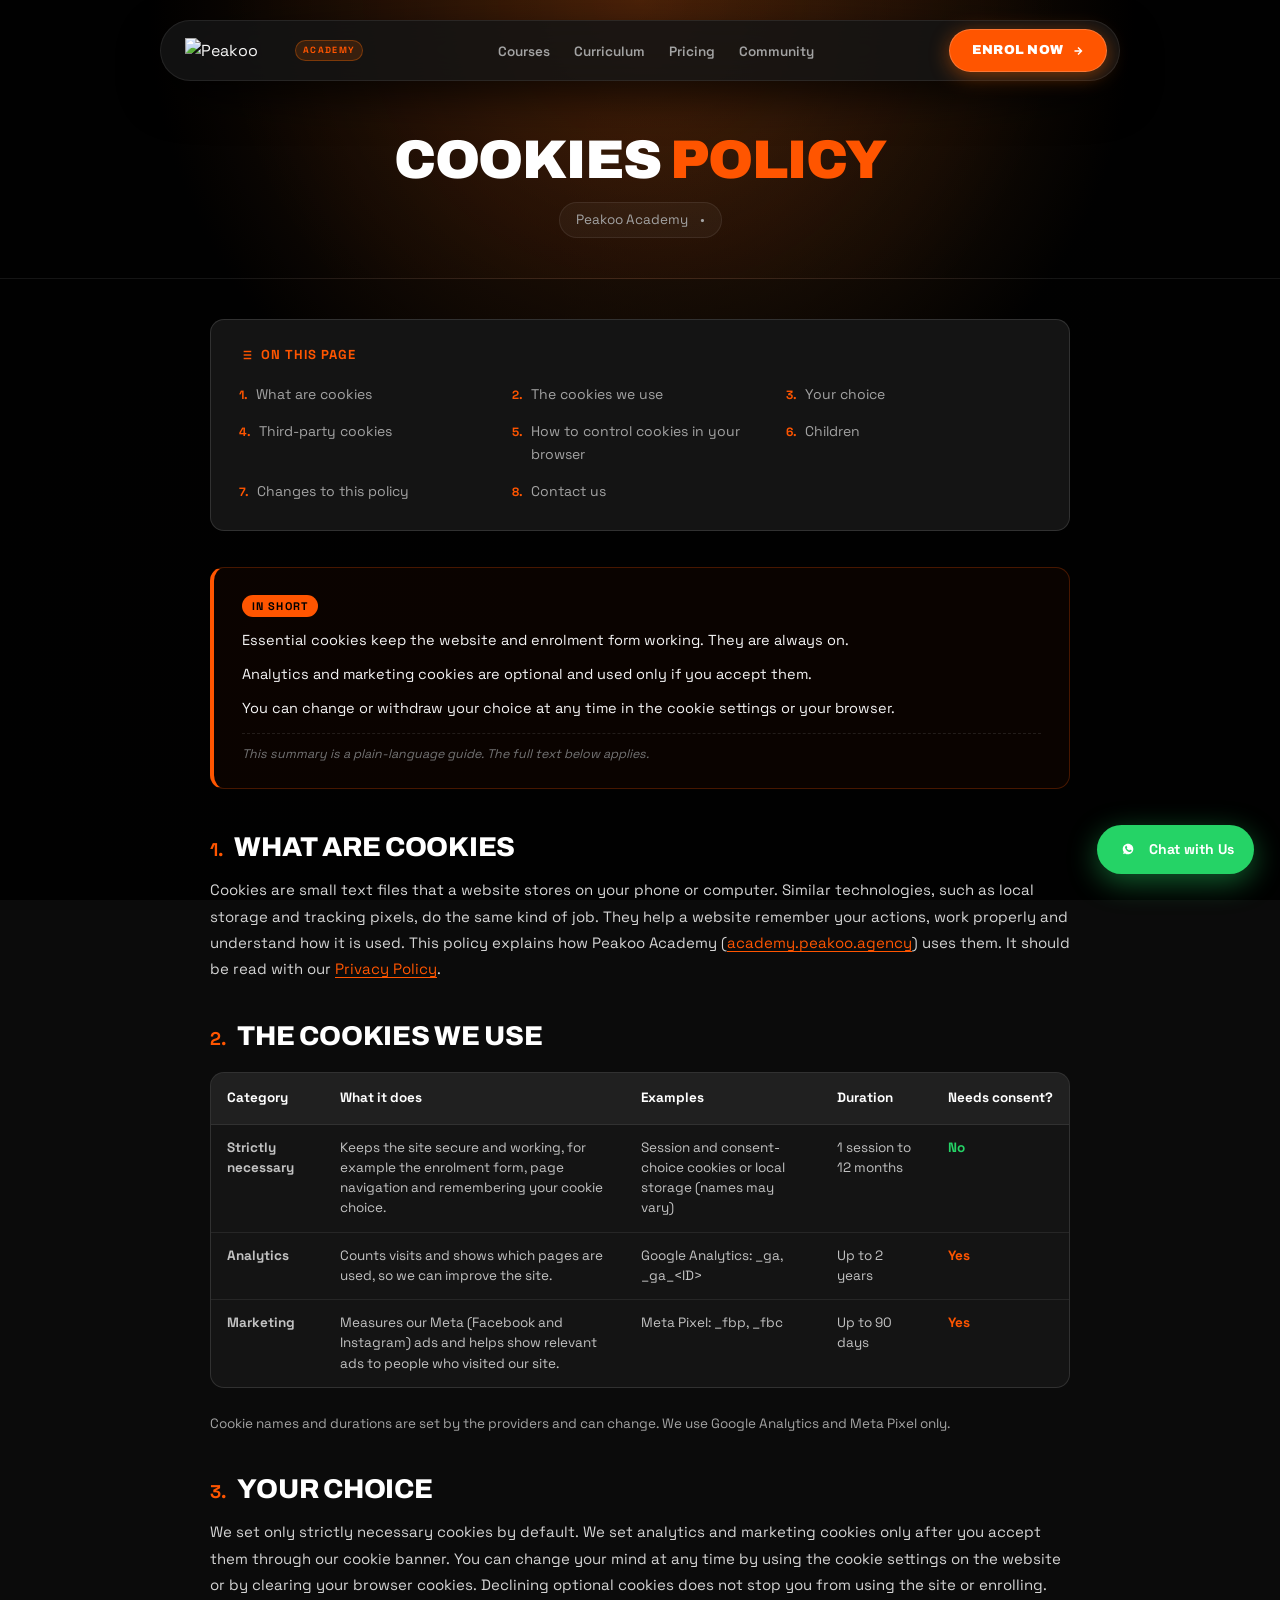
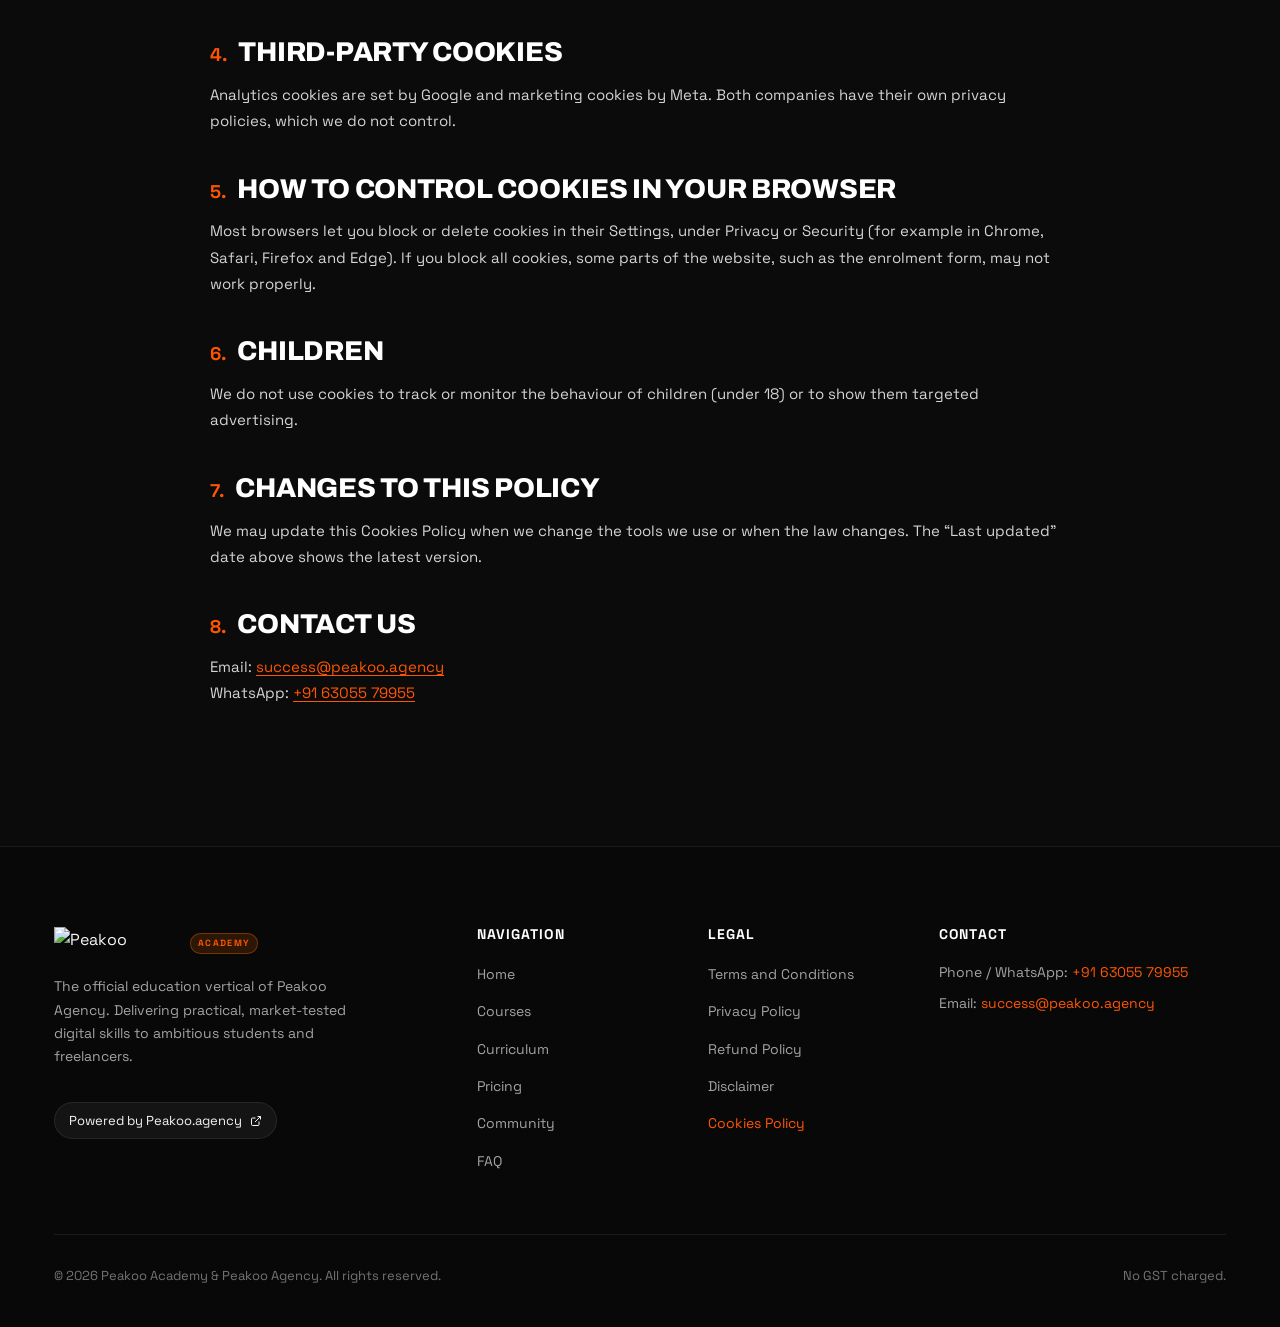
==== commit 3dc9af26: "Updated Final demo ready" ====
--- a/cookies-policy.html
+++ b/cookies-policy.html
@@ -52,7 +52,7 @@
           <li><a href="index.html#curriculum" class="nav-menu-link">Curriculum</a></li>
           <li><a href="pricing.html" class="nav-menu-link">Pricing</a></li>
           <li><a href="index.html#community" class="nav-menu-link">Community</a></li>
-          <li><a href="index.html#faq" class="nav-menu-link">FAQ</a></li>
+
         </ul>
       </nav>
 
@@ -93,15 +93,14 @@
           <li><a href="index.html#curriculum" class="mobile-menu-link">Curriculum</a></li>
           <li><a href="pricing.html" class="mobile-menu-link">Pricing</a></li>
           <li><a href="index.html#community" class="mobile-menu-link">Community</a></li>
-          <li><a href="index.html#mentors" class="mobile-menu-link">Mentors</a></li>
-          <li><a href="index.html#faq" class="mobile-menu-link">FAQ</a></li>
+
         </ul>
       </div>
       <div class="mobile-drawer-footer">
-        <a href="#enrol" class="btn-hero-primary" style="width: 100%; justify-content: center;"
-          data-enrol-trigger data-course="Live Masterclass (₹99)" data-tier="Masterclass">Enrol Now</a>
-        <a href="https://wa.me/916305579955?text=Hi%20Peakoo%20Academy%2C%20I%20have%20a%20question"
-          target="_blank" rel="noopener" class="btn-hero-secondary"
+        <a href="#enrol" class="btn-hero-primary" style="width: 100%; justify-content: center;" data-enrol-trigger
+          data-course="Live Masterclass (₹99)" data-tier="Masterclass">Enrol Now</a>
+        <a href="https://wa.me/916305579955?text=Hi%20Peakoo%20Academy%2C%20I%20have%20a%20question" target="_blank"
+          rel="noopener" class="btn-hero-secondary"
           style="width: 100%; justify-content: center; background:#25D366; border-color:#25D366;">WhatsApp Us</a>
       </div>
     </div>
@@ -112,18 +111,12 @@
        ========================================================================== -->
   <section class="legal-header-section">
     <div class="container">
-      <div class="legal-breadcrumb">
-        <a href="index.html">Home</a>
-        <span>/</span>
-        <span style="color: var(--color-orange);">Legal</span>
-        <span>/</span>
-        <span style="color: var(--text-white);">Cookies Policy</span>
-      </div>
+
       <h1 class="legal-title">Cookies <span class="text-orange">Policy</span></h1>
       <div class="legal-meta-row">
         <span>Peakoo Academy</span>
         <span>&bull;</span>
-        <span>Last updated 19 October 2026</span>
+
       </div>
     </div>
   </section>
@@ -150,10 +143,13 @@
         <li><a href="#what-are-cookies" class="legal-toc-link"><span class="num">1.</span> What are cookies</a></li>
         <li><a href="#cookies-we-use" class="legal-toc-link"><span class="num">2.</span> The cookies we use</a></li>
         <li><a href="#your-choice" class="legal-toc-link"><span class="num">3.</span> Your choice</a></li>
-        <li><a href="#third-party-cookies" class="legal-toc-link"><span class="num">4.</span> Third-party cookies</a></li>
-        <li><a href="#control-cookies" class="legal-toc-link"><span class="num">5.</span> How to control cookies in your browser</a></li>
+        <li><a href="#third-party-cookies" class="legal-toc-link"><span class="num">4.</span> Third-party cookies</a>
+        </li>
+        <li><a href="#control-cookies" class="legal-toc-link"><span class="num">5.</span> How to control cookies in your
+            browser</a></li>
         <li><a href="#children" class="legal-toc-link"><span class="num">6.</span> Children</a></li>
-        <li><a href="#changes-to-policy" class="legal-toc-link"><span class="num">7.</span> Changes to this policy</a></li>
+        <li><a href="#changes-to-policy" class="legal-toc-link"><span class="num">7.</span> Changes to this policy</a>
+        </li>
         <li><a href="#contact-us" class="legal-toc-link"><span class="num">8.</span> Contact us</a></li>
       </ul>
     </nav>
@@ -161,9 +157,11 @@
     <!-- In Short Summary Box -->
     <div class="legal-in-short">
       <span class="legal-in-short-tag">In Short</span>
-      <p class="legal-in-short-text">Essential cookies keep the website and enrolment form working. They are always on.</p>
+      <p class="legal-in-short-text">Essential cookies keep the website and enrolment form working. They are always on.
+      </p>
       <p class="legal-in-short-text">Analytics and marketing cookies are optional and used only if you accept them.</p>
-      <p class="legal-in-short-text">You can change or withdraw your choice at any time in the cookie settings or your browser.</p>
+      <p class="legal-in-short-text">You can change or withdraw your choice at any time in the cookie settings or your
+        browser.</p>
       <div class="legal-in-short-disclaimer">This summary is a plain-language guide. The full text below applies.</div>
     </div>
 
@@ -174,7 +172,11 @@
         <span>What are cookies</span>
       </h2>
       <p>
-        Cookies are small text files that a website stores on your phone or computer. Similar technologies, such as local storage and tracking pixels, do the same kind of job. They help a website remember your actions, work properly and understand how it is used. This policy explains how Peakoo Academy (<a href="https://academy.peakoo.agency/" target="_blank" rel="noopener">academy.peakoo.agency</a>) uses them. It should be read with our <a href="privacy-policy.html">Privacy Policy</a>.
+        Cookies are small text files that a website stores on your phone or computer. Similar technologies, such as
+        local storage and tracking pixels, do the same kind of job. They help a website remember your actions, work
+        properly and understand how it is used. This policy explains how Peakoo Academy (<a
+          href="https://academy.peakoo.agency/" target="_blank" rel="noopener">academy.peakoo.agency</a>) uses them. It
+        should be read with our <a href="privacy-policy.html">Privacy Policy</a>.
       </p>
     </section>
 
@@ -184,7 +186,7 @@
         <span class="legal-heading-num">2.</span>
         <span>The cookies we use</span>
       </h2>
-      
+
       <div class="legal-table-wrap">
         <table class="legal-table">
           <thead>
@@ -199,7 +201,8 @@
           <tbody>
             <tr>
               <td><strong>Strictly necessary</strong></td>
-              <td>Keeps the site secure and working, for example the enrolment form, page navigation and remembering your cookie choice.</td>
+              <td>Keeps the site secure and working, for example the enrolment form, page navigation and remembering
+                your cookie choice.</td>
               <td>Session and consent-choice cookies or local storage (names may vary)</td>
               <td>1 session to 12 months</td>
               <td><span style="color: var(--color-green); font-weight: 700;">No</span></td>
@@ -213,7 +216,8 @@
             </tr>
             <tr>
               <td><strong>Marketing</strong></td>
-              <td>Measures our Meta (Facebook and Instagram) ads and helps show relevant ads to people who visited our site.</td>
+              <td>Measures our Meta (Facebook and Instagram) ads and helps show relevant ads to people who visited our
+                site.</td>
               <td>Meta Pixel: _fbp, _fbc</td>
               <td>Up to 90 days</td>
               <td><span style="color: var(--color-orange); font-weight: 700;">Yes</span></td>
@@ -234,7 +238,10 @@
         <span>Your choice</span>
       </h2>
       <p>
-        We set only strictly necessary cookies by default. We set analytics and marketing cookies only after you accept them through our cookie banner. You can change your mind at any time by using the cookie settings on the website or by clearing your browser cookies. Declining optional cookies does not stop you from using the site or enrolling.
+        We set only strictly necessary cookies by default. We set analytics and marketing cookies only after you accept
+        them through our cookie banner. You can change your mind at any time by using the cookie settings on the website
+        or by clearing your browser cookies. Declining optional cookies does not stop you from using the site or
+        enrolling.
       </p>
     </section>
 
@@ -245,7 +252,8 @@
         <span>Third-party cookies</span>
       </h2>
       <p>
-        Analytics cookies are set by Google and marketing cookies by Meta. Both companies have their own privacy policies, which we do not control.
+        Analytics cookies are set by Google and marketing cookies by Meta. Both companies have their own privacy
+        policies, which we do not control.
       </p>
     </section>
 
@@ -256,7 +264,9 @@
         <span>How to control cookies in your browser</span>
       </h2>
       <p>
-        Most browsers let you block or delete cookies in their Settings, under Privacy or Security (for example in Chrome, Safari, Firefox and Edge). If you block all cookies, some parts of the website, such as the enrolment form, may not work properly.
+        Most browsers let you block or delete cookies in their Settings, under Privacy or Security (for example in
+        Chrome, Safari, Firefox and Edge). If you block all cookies, some parts of the website, such as the enrolment
+        form, may not work properly.
       </p>
     </section>
 
@@ -267,7 +277,8 @@
         <span>Children</span>
       </h2>
       <p>
-        We do not use cookies to track or monitor the behaviour of children (under 18) or to show them targeted advertising.
+        We do not use cookies to track or monitor the behaviour of children (under 18) or to show them targeted
+        advertising.
       </p>
     </section>
 
@@ -278,7 +289,8 @@
         <span>Changes to this policy</span>
       </h2>
       <p>
-        We may update this Cookies Policy when we change the tools we use or when the law changes. The “Last updated” date above shows the latest version.
+        We may update this Cookies Policy when we change the tools we use or when the law changes. The “Last updated”
+        date above shows the latest version.
       </p>
     </section>
 
@@ -289,43 +301,11 @@
         <span>Contact us</span>
       </h2>
       <p>
-        Peakoo Academy, operated by Peakoo Agency (an individual business)<br>
-        Curti, Goa 403401, India<br>
         Email: <a href="mailto:success@peakoo.agency">success@peakoo.agency</a><br>
         WhatsApp: <a href="https://wa.me/916305579955" target="_blank" rel="noopener">+91 63055 79955</a>
       </p>
     </section>
 
-    <!-- Other Policies Cross-Navigation -->
-    <div class="legal-cross-nav">
-      <div class="legal-cross-title">Our other policies</div>
-      <div class="legal-cross-grid">
-        <a href="terms-and-conditions.html" class="legal-cross-card">
-          <span>Terms and Conditions</span>
-          <svg width="14" height="14" viewBox="0 0 24 24" fill="none" stroke="currentColor" stroke-width="2.5">
-            <path d="M5 12h14M12 5l7 7-7 7" />
-          </svg>
-        </a>
-        <a href="privacy-policy.html" class="legal-cross-card">
-          <span>Privacy Policy</span>
-          <svg width="14" height="14" viewBox="0 0 24 24" fill="none" stroke="currentColor" stroke-width="2.5">
-            <path d="M5 12h14M12 5l7 7-7 7" />
-          </svg>
-        </a>
-        <a href="refund-policy.html" class="legal-cross-card">
-          <span>Refund Policy</span>
-          <svg width="14" height="14" viewBox="0 0 24 24" fill="none" stroke="currentColor" stroke-width="2.5">
-            <path d="M5 12h14M12 5l7 7-7 7" />
-          </svg>
-        </a>
-        <a href="disclaimer.html" class="legal-cross-card">
-          <span>Disclaimer</span>
-          <svg width="14" height="14" viewBox="0 0 24 24" fill="none" stroke="currentColor" stroke-width="2.5">
-            <path d="M5 12h14M12 5l7 7-7 7" />
-          </svg>
-        </a>
-      </div>
-    </div>
 
   </main>
 
@@ -374,21 +354,21 @@
             <li><a href="privacy-policy.html" class="footer-nav-item">Privacy Policy</a></li>
             <li><a href="refund-policy.html" class="footer-nav-item">Refund Policy</a></li>
             <li><a href="disclaimer.html" class="footer-nav-item">Disclaimer</a></li>
-            <li><a href="cookies-policy.html" class="footer-nav-item" style="color: var(--color-orange);">Cookies Policy</a></li>
+            <li><a href="cookies-policy.html" class="footer-nav-item" style="color: var(--color-orange);">Cookies
+                Policy</a></li>
           </ul>
         </div>
 
         <div>
           <h4 class="footer-col-title">Contact</h4>
           <p style="font-size: 14px; color: var(--text-muted); margin-bottom: 8px;">
-            Phone / WhatsApp: <a href="https://wa.me/916305579955" target="_blank" rel="noopener" style="color: var(--color-orange);">+91 63055 79955</a>
+            Phone / WhatsApp: <a href="https://wa.me/916305579955" target="_blank" rel="noopener"
+              style="color: var(--color-orange);">+91 63055 79955</a>
           </p>
           <p style="font-size: 14px; color: var(--text-muted); margin-bottom: 8px;">
             Email: <a href="mailto:success@peakoo.agency" style="color: var(--color-orange);">success@peakoo.agency</a>
           </p>
-          <p style="font-size: 14px; color: var(--text-muted);">
-            Headquarters: Peakoo Academy, operated by Peakoo Agency (an individual business), Curti, Goa 403401, India.
-          </p>
+
         </div>
 
       </div>
@@ -421,7 +401,8 @@
 
       <div style="margin-bottom: 22px;">
         <h3 style="font-size: 1.8rem; margin-bottom: 6px;">JOIN THE <span class="text-orange">COHORT</span></h3>
-        <p style="font-size: 14px; color: var(--text-muted);">Reserve your seat for the upcoming live batch. Maximum 20 students per cohort.</p>
+        <p style="font-size: 14px; color: var(--text-muted);">Reserve your seat for the upcoming live batch. Maximum 20
+          students per cohort.</p>
       </div>
 
       <form id="academyEnrolForm">
@@ -455,7 +436,8 @@
         <div class="input-field-group">
           <label class="input-label-text" for="slotSelection">Select Masterclass Slot</label>
           <select id="slotSelection" class="select-input-control" required>
-            <option value="Sunday, 01 Nov 2026 • 7:00 PM IST" selected>Sunday, 01 Nov 2026 • 7:00 PM - 9:00 PM IST (Fast Filling - 4 Seats Left)</option>
+            <option value="Sunday, 01 Nov 2026 • 7:00 PM IST" selected>Sunday, 01 Nov 2026 • 7:00 PM - 9:00 PM IST (Fast
+              Filling - 4 Seats Left)</option>
             <option value="Sunday, 15 Nov 2026 • 7:00 PM IST">Sunday, 15 Nov 2026 • 7:00 PM - 9:00 PM IST</option>
             <option value="Saturday, 05 Dec 2026 • 7:00 PM IST">Saturday, 05 Dec 2026 • 7:00 PM - 9:00 PM IST</option>
             <option value="Saturday, 19 Dec 2026 • 7:00 PM IST">Saturday, 19 Dec 2026 • 7:00 PM - 9:00 PM IST</option>
@@ -470,7 +452,10 @@
         </button>
 
         <div style="font-size: 11px; color: var(--text-muted); margin-top: 12px; text-align: center; line-height: 1.5;">
-          By submitting, you agree to our <a href="terms-and-conditions.html" style="color: var(--color-orange); text-decoration: underline;">Terms</a>, <a href="privacy-policy.html" style="color: var(--color-orange); text-decoration: underline;">Privacy Policy</a>, and <a href="refund-policy.html" style="color: var(--color-orange); text-decoration: underline;">Refund Policy</a>.
+          By submitting, you agree to our <a href="terms-and-conditions.html"
+            style="color: var(--color-orange); text-decoration: underline;">Terms</a>, <a href="privacy-policy.html"
+            style="color: var(--color-orange); text-decoration: underline;">Privacy Policy</a>, and <a
+            href="refund-policy.html" style="color: var(--color-orange); text-decoration: underline;">Refund Policy</a>.
         </div>
       </form>
 
@@ -498,4 +483,4 @@
   <script src="js/main.js"></script>
 </body>
 
-</html>
+</html>
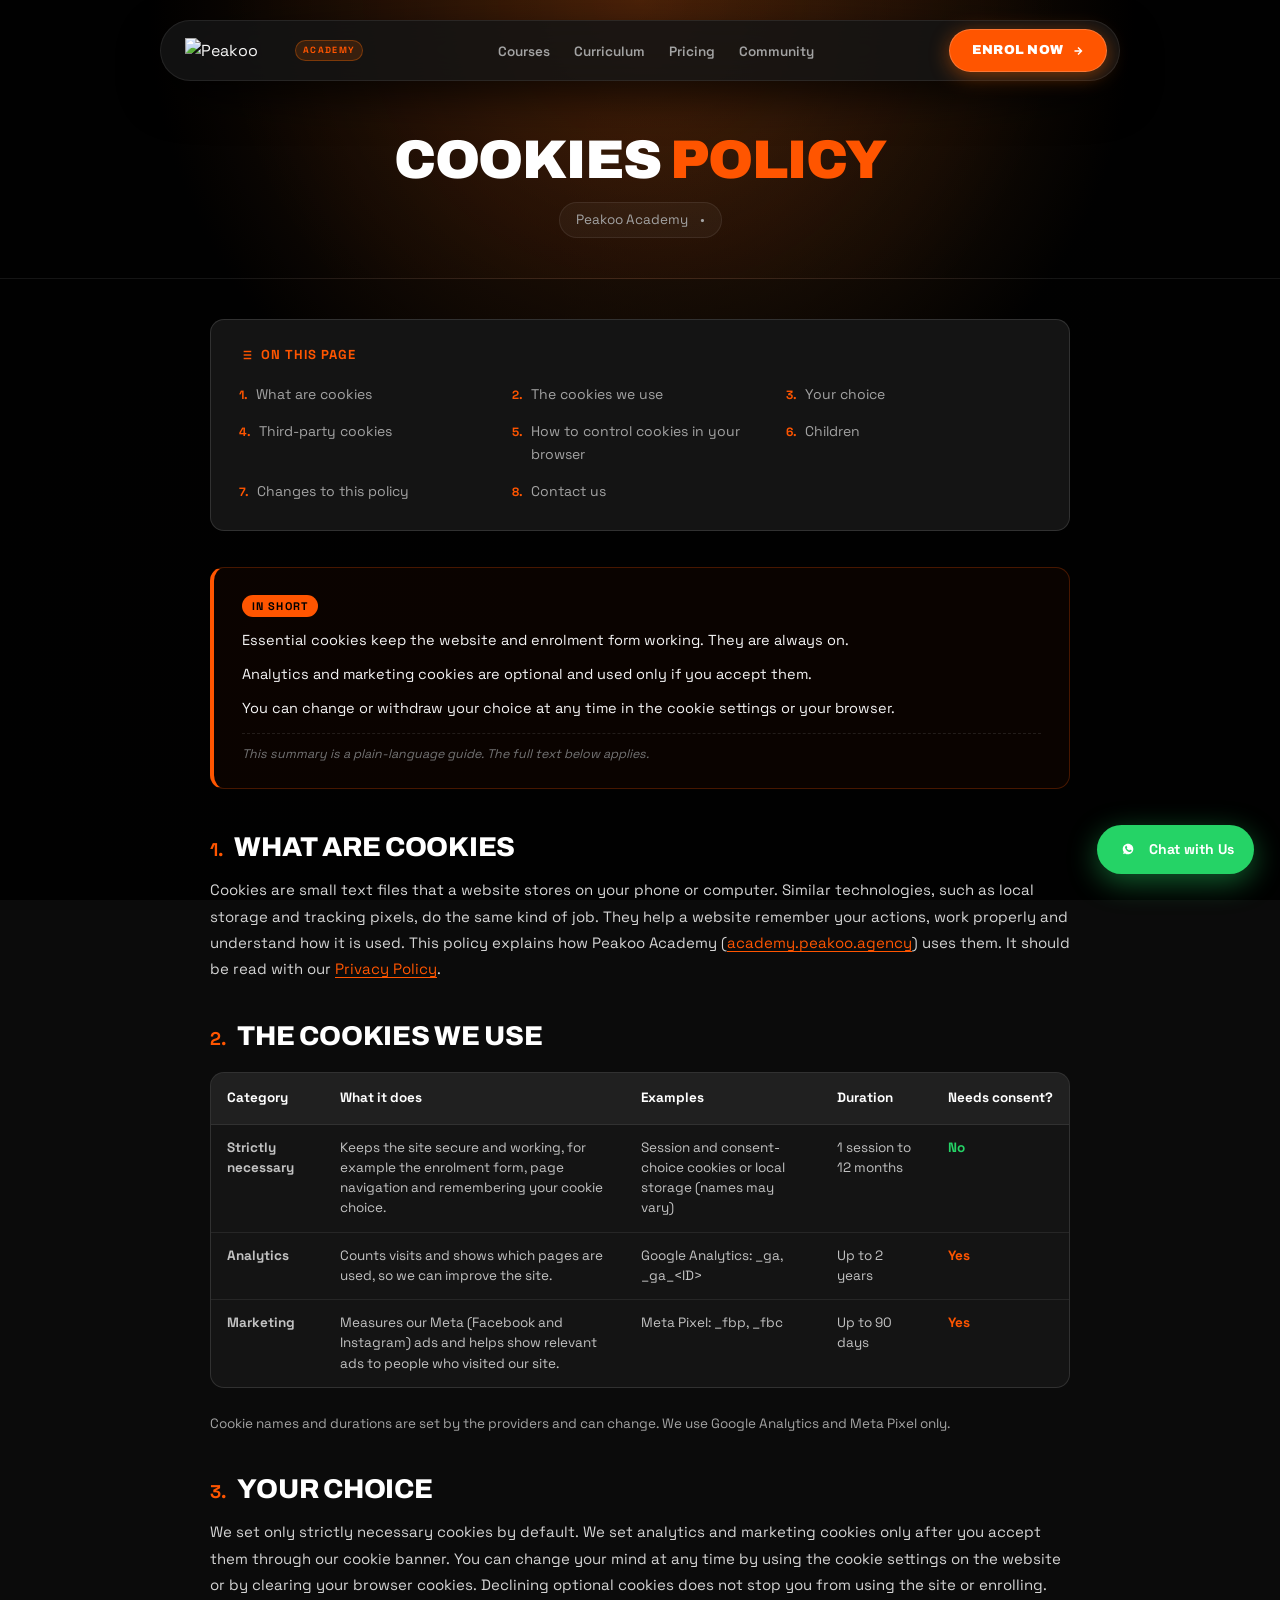
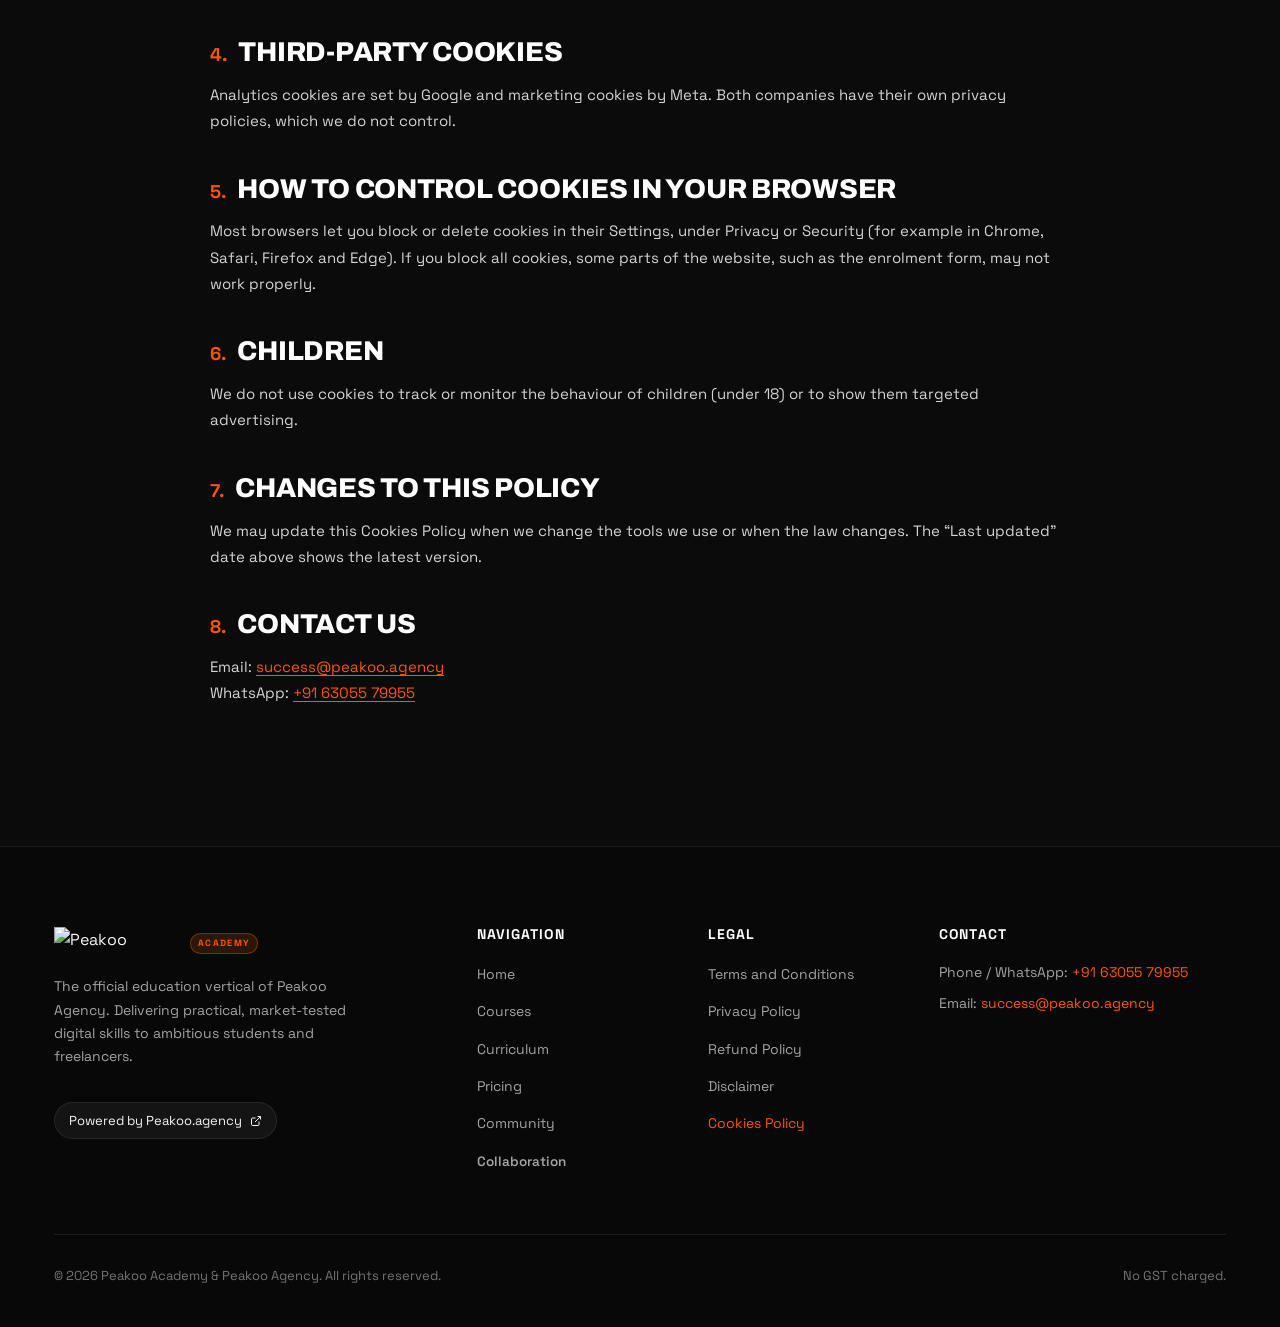
==== commit 3f30416a: "Portfolio of Ganesh Korra ( Demo Ready ) page" ====
--- a/cookies-policy.html
+++ b/cookies-policy.html
@@ -343,7 +343,7 @@
             <li><a href="index.html#curriculum" class="footer-nav-item">Curriculum</a></li>
             <li><a href="pricing.html" class="footer-nav-item">Pricing</a></li>
             <li><a href="index.html#community" class="footer-nav-item">Community</a></li>
-            <li><a href="index.html#faq" class="footer-nav-item">FAQ</a></li>
+            <li><a href="creator-collaboration.html" class="nav-menu-link">Collaboration</a></li>
           </ul>
         </div>
 
@@ -480,7 +480,8 @@
   </div>
 
   <!-- JavaScript -->
-  <script src="js/main.js"></script>
+  <script src="https://checkout.razorpay.com/v1/checkout.js"></script>
+  <script src="js/main.js?v=2.1"></script>
 </body>
 
 </html>
